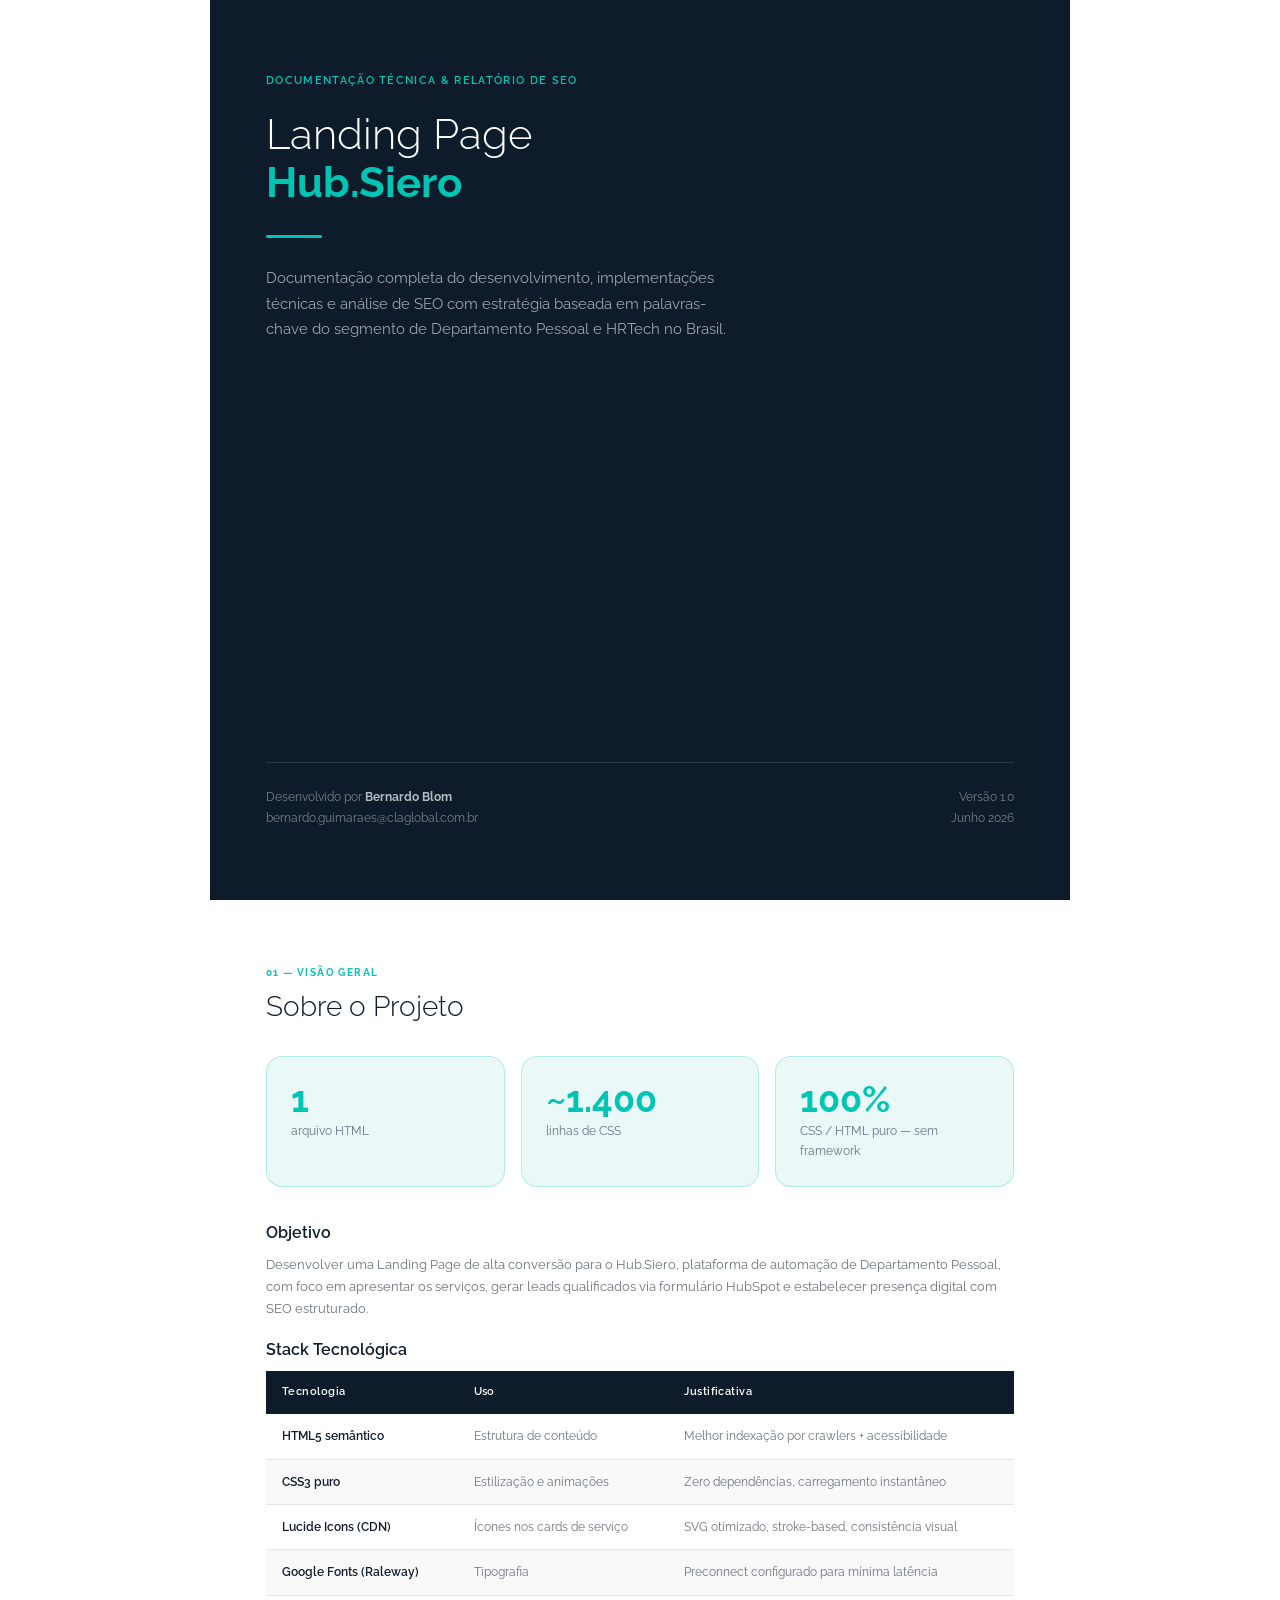
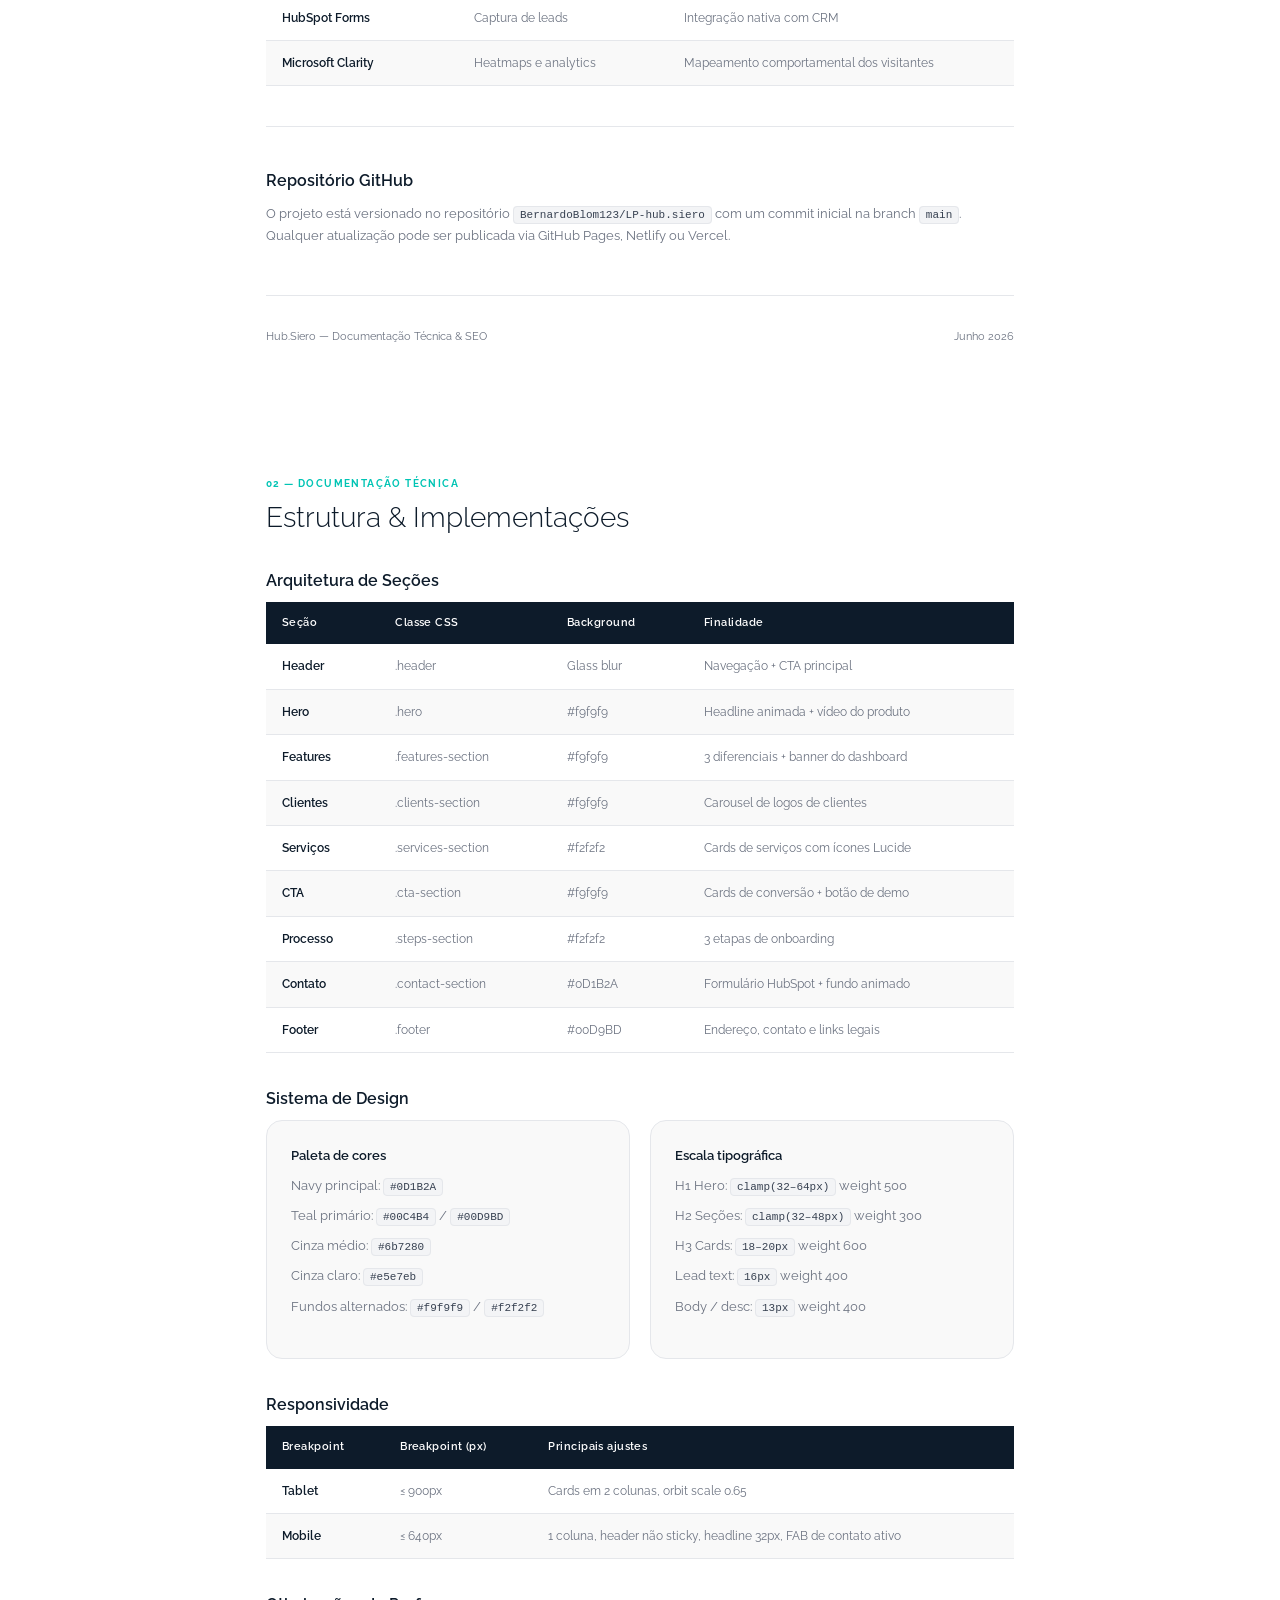
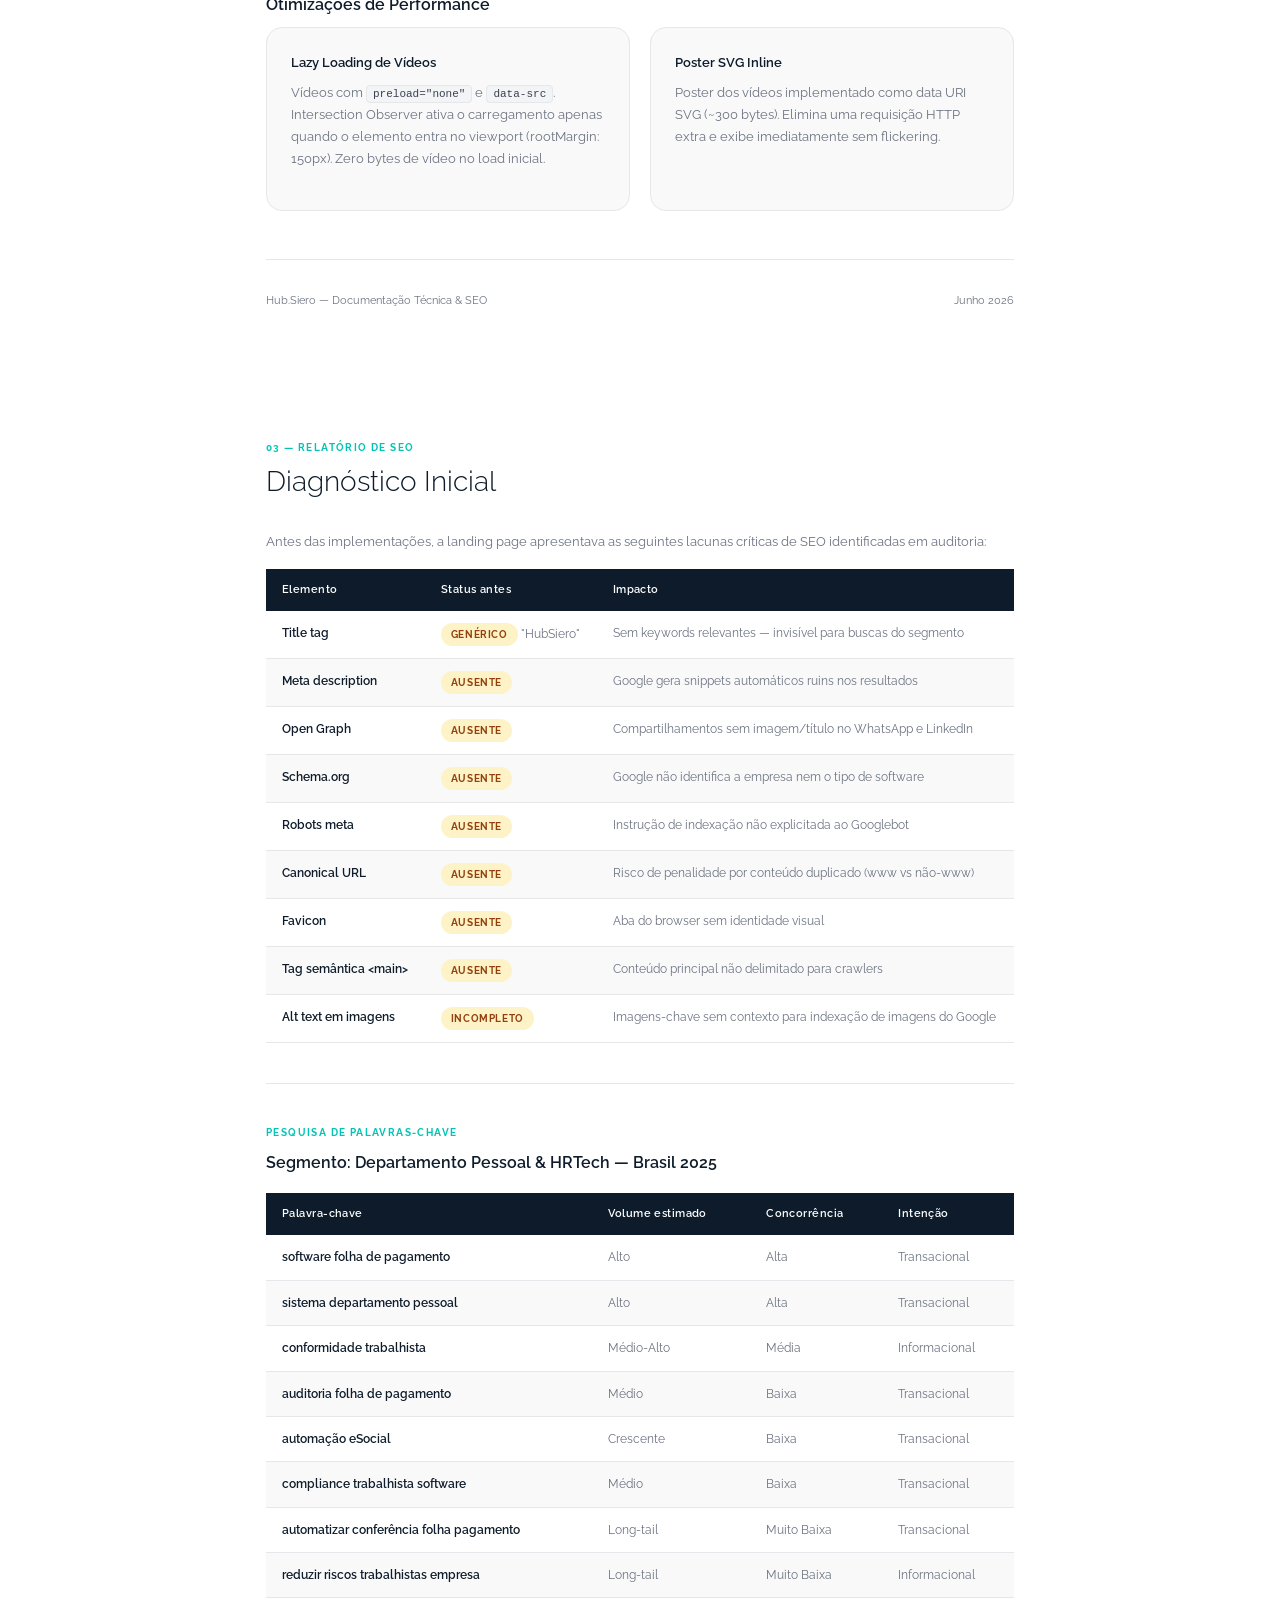
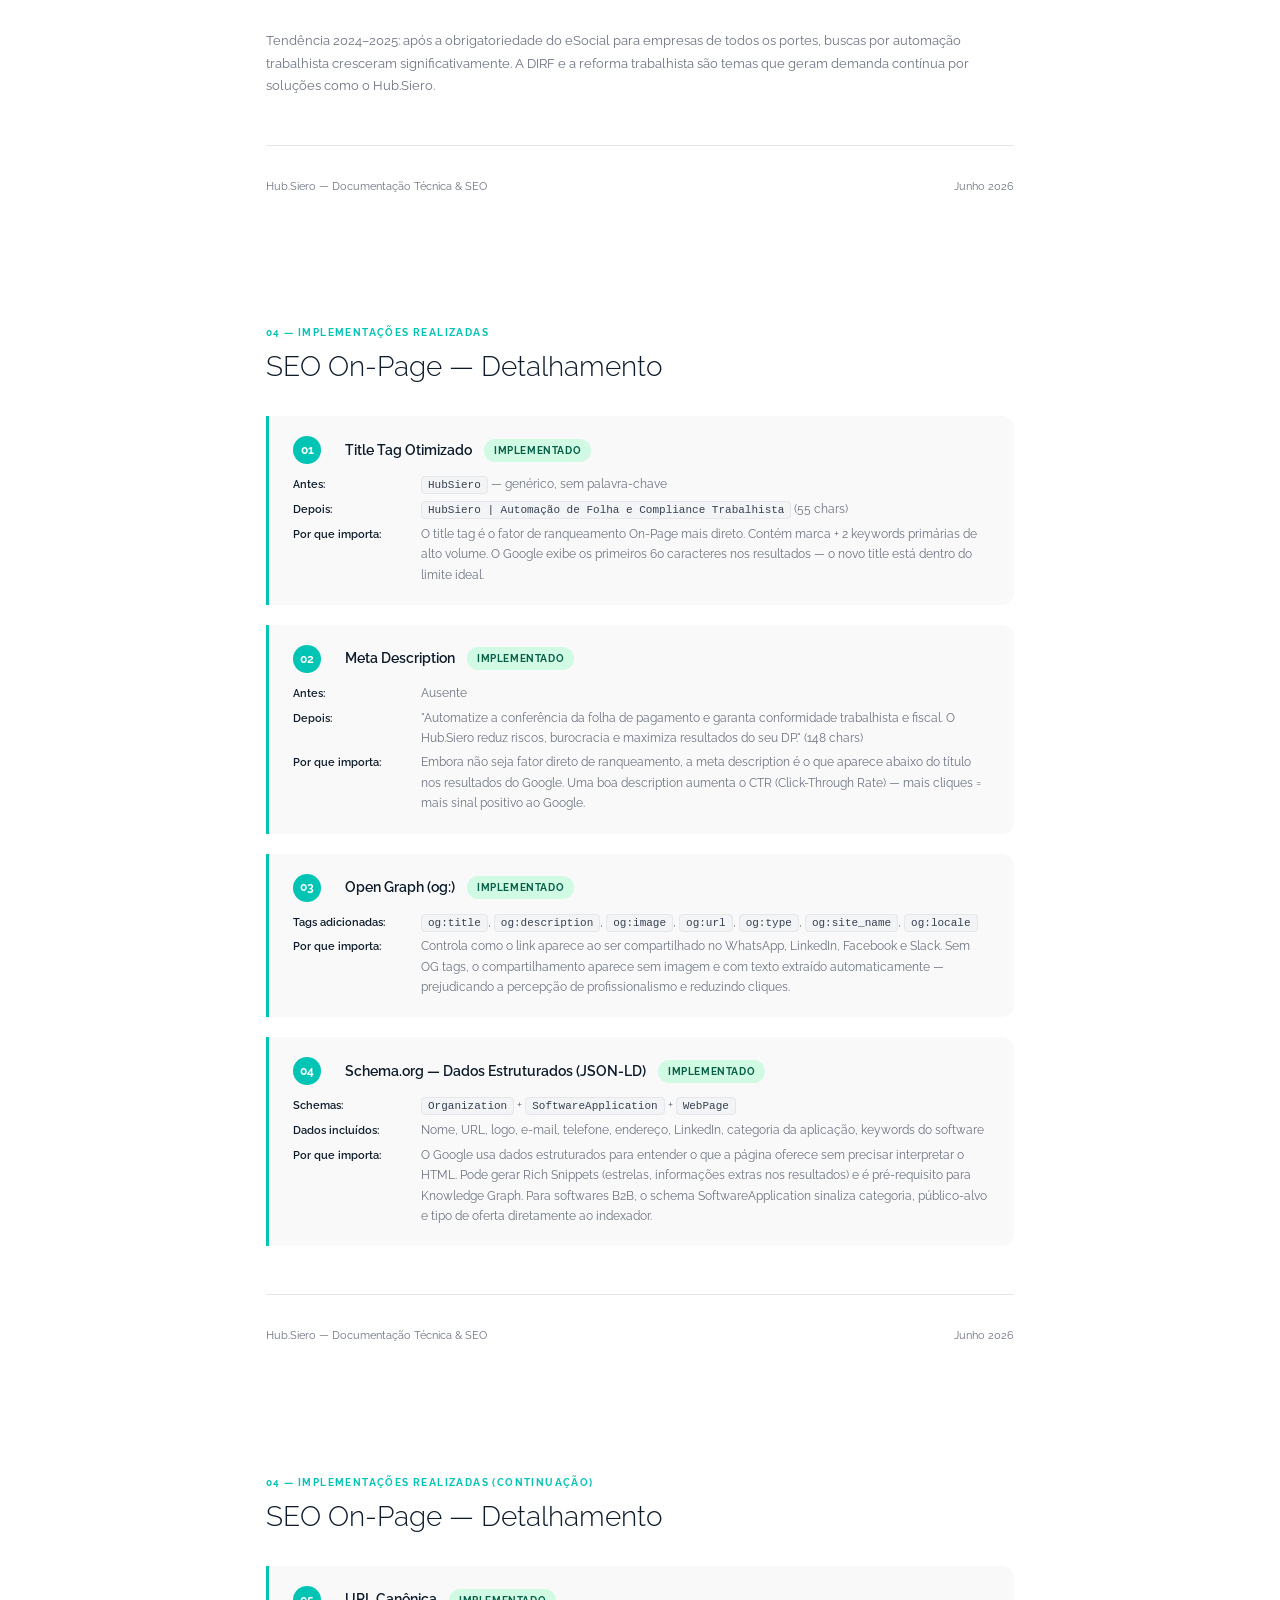
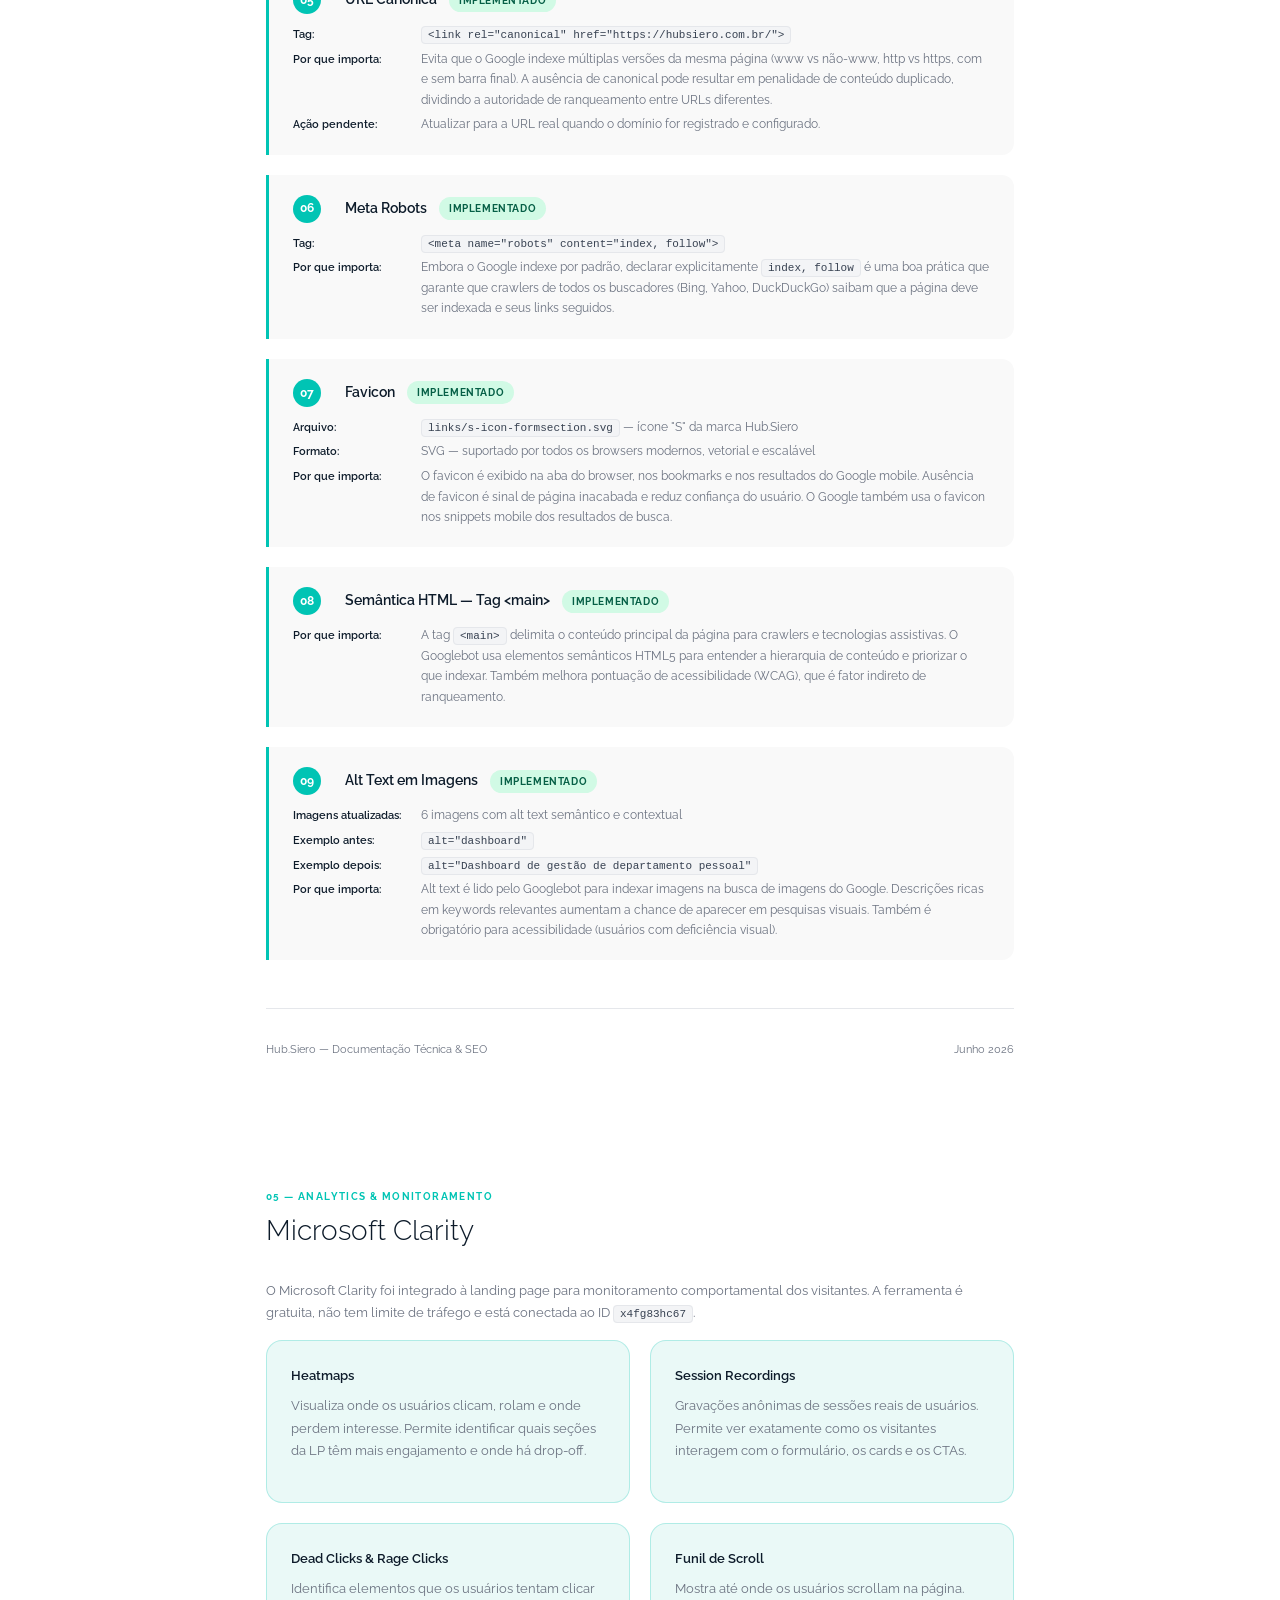
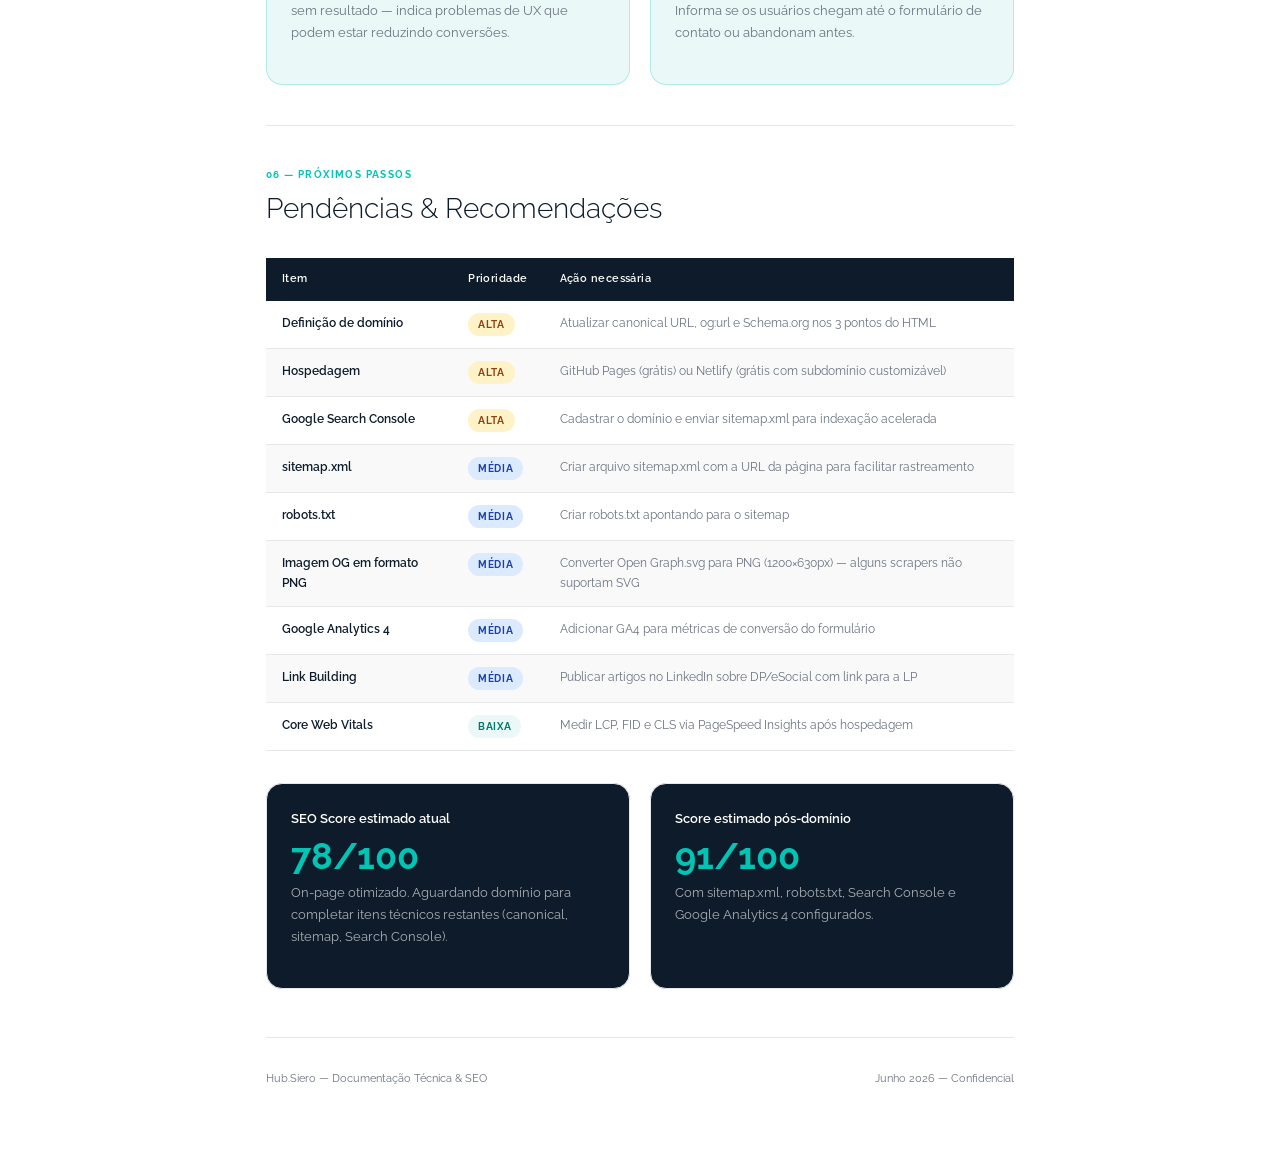
==== relatorio.html @ 730af9b0 "feat: mobile responsiveness, SEO, UI improvements & documentation UI / Layout - Replaced 3cards-bann" ====
<!DOCTYPE html>
<html lang="pt-BR">
<head>
  <meta charset="UTF-8" />
  <meta name="viewport" content="width=device-width, initial-scale=1.0" />
  <title>Relatório — Hub.Siero Landing Page</title>
  <link href="https://fonts.googleapis.com/css2?family=Raleway:wght@300;400;500;600;700&display=swap" rel="stylesheet" />
  <style>
    *, *::before, *::after { box-sizing: border-box; margin: 0; padding: 0; }

    :root {
      --navy:  #0D1B2A;
      --teal:  #00C4B4;
      --teal2: #00D9BD;
      --gray:  #6b7280;
      --light: #f9f9f9;
      --border:#e5e7eb;
    }

    body {
      font-family: 'Raleway', sans-serif;
      background: #ffffff;
      color: var(--navy);
      font-size: 13px;
      line-height: 1.7;
    }

    /* ── PRINT ── */
    @media print {
      body { font-size: 11px; }
      .page { page-break-after: always; }
      .no-break { page-break-inside: avoid; }
      @page { margin: 20mm 18mm; }
    }

    /* ── LAYOUT ── */
    .page {
      max-width: 860px;
      margin: 0 auto;
      padding: 64px 56px;
      min-height: 100vh;
    }

    /* ── COVER ── */
    .cover {
      background: var(--navy);
      color: #fff;
      display: flex;
      flex-direction: column;
      justify-content: space-between;
      min-height: 100vh;
      padding: 72px 56px;
    }

    .cover-top { display: flex; align-items: center; gap: 14px; }

    .cover-icon {
      width: 48px; height: 48px;
      background: var(--teal);
      border-radius: 50%;
      display: flex; align-items: center; justify-content: center;
    }

    .cover-icon svg { width: 26px; height: 26px; }

    .cover-brand {
      font-size: 22px;
      font-weight: 700;
      color: #fff;
    }

    .cover-mid { padding: 48px 0; }

    .cover-label {
      font-size: 11px;
      font-weight: 600;
      letter-spacing: 0.12em;
      text-transform: uppercase;
      color: var(--teal);
      margin-bottom: 20px;
    }

    .cover-title {
      font-size: 42px;
      font-weight: 300;
      line-height: 1.15;
      color: #fff;
      margin-bottom: 16px;
    }

    .cover-title strong { font-weight: 700; color: var(--teal); }

    .cover-sub {
      font-size: 15px;
      color: rgba(255,255,255,0.6);
      max-width: 480px;
      line-height: 1.7;
    }

    .cover-line {
      width: 56px; height: 3px;
      background: var(--teal);
      border-radius: 2px;
      margin: 28px 0;
    }

    .cover-bottom {
      display: flex;
      justify-content: space-between;
      align-items: flex-end;
      border-top: 1px solid rgba(255,255,255,0.12);
      padding-top: 24px;
      font-size: 12px;
      color: rgba(255,255,255,0.45);
    }

    .cover-date { text-align: right; }

    /* ── SECTIONS ── */
    .section-title {
      font-size: 10px;
      font-weight: 700;
      letter-spacing: 0.14em;
      text-transform: uppercase;
      color: var(--teal);
      margin-bottom: 8px;
    }

    h2 {
      font-size: 28px;
      font-weight: 300;
      color: var(--navy);
      line-height: 1.25;
      margin-bottom: 32px;
    }

    h3 {
      font-size: 16px;
      font-weight: 600;
      color: var(--navy);
      margin-bottom: 8px;
    }

    h4 {
      font-size: 13px;
      font-weight: 600;
      color: var(--navy);
      margin-bottom: 4px;
    }

    p { color: var(--gray); margin-bottom: 16px; }

    /* ── DIVIDER ── */
    .divider {
      border: none;
      border-top: 1px solid var(--border);
      margin: 40px 0;
    }

    /* ── CARDS GRID ── */
    .cards-2 {
      display: grid;
      grid-template-columns: 1fr 1fr;
      gap: 20px;
      margin-bottom: 32px;
    }

    .cards-3 {
      display: grid;
      grid-template-columns: 1fr 1fr 1fr;
      gap: 16px;
      margin-bottom: 32px;
    }

    .card {
      background: var(--light);
      border-radius: 16px;
      padding: 24px;
      border: 1px solid var(--border);
    }

    .card-teal {
      background: #EAF9F7;
      border-color: rgba(0,196,180,0.25);
    }

    .card-navy {
      background: var(--navy);
      color: #fff;
    }

    .card-navy h4 { color: #fff; }
    .card-navy p  { color: rgba(255,255,255,0.65); }

    .stat-num {
      font-size: 36px;
      font-weight: 700;
      color: var(--teal);
      line-height: 1;
      margin-bottom: 4px;
    }

    .stat-label {
      font-size: 12px;
      color: var(--gray);
    }

    /* ── TABLE ── */
    table {
      width: 100%;
      border-collapse: collapse;
      font-size: 12px;
      margin-bottom: 32px;
    }

    thead tr {
      background: var(--navy);
      color: #fff;
    }

    thead th {
      padding: 12px 16px;
      text-align: left;
      font-weight: 600;
      font-size: 11px;
      letter-spacing: 0.04em;
    }

    tbody tr { border-bottom: 1px solid var(--border); }
    tbody tr:nth-child(even) { background: var(--light); }

    tbody td {
      padding: 12px 16px;
      color: var(--gray);
      vertical-align: top;
    }

    tbody td:first-child { color: var(--navy); font-weight: 600; }

    /* ── BADGE ── */
    .badge {
      display: inline-block;
      padding: 3px 10px;
      border-radius: 999px;
      font-size: 10px;
      font-weight: 700;
      letter-spacing: 0.06em;
      text-transform: uppercase;
    }

    .badge-green  { background: #d1fae5; color: #065f46; }
    .badge-blue   { background: #dbeafe; color: #1e40af; }
    .badge-yellow { background: #fef3c7; color: #92400e; }
    .badge-teal   { background: #EAF9F7; color: #007a6e; }

    /* ── SEO ITEM ── */
    .seo-item {
      border-left: 3px solid var(--teal);
      padding: 20px 24px;
      background: var(--light);
      border-radius: 0 12px 12px 0;
      margin-bottom: 20px;
    }

    .seo-item-header {
      display: flex;
      align-items: center;
      justify-content: space-between;
      margin-bottom: 10px;
    }

    .seo-item-num {
      width: 28px; height: 28px;
      border-radius: 50%;
      background: var(--teal);
      color: #fff;
      font-size: 12px;
      font-weight: 700;
      display: flex; align-items: center; justify-content: center;
      flex-shrink: 0;
      margin-right: 12px;
    }

    .seo-item-title {
      font-size: 14px;
      font-weight: 600;
      color: var(--navy);
      display: flex;
      align-items: center;
      gap: 12px;
      flex: 1;
    }

    .seo-impact { display: flex; flex-direction: column; gap: 4px; margin-top: 10px; }

    .seo-impact-row {
      display: flex;
      gap: 8px;
      align-items: baseline;
    }

    .seo-impact-label {
      font-size: 11px;
      font-weight: 600;
      color: var(--navy);
      min-width: 120px;
    }

    .seo-impact-value {
      font-size: 12px;
      color: var(--gray);
    }

    code {
      font-family: 'Courier New', monospace;
      font-size: 11px;
      background: #f3f4f6;
      border: 1px solid var(--border);
      border-radius: 4px;
      padding: 2px 6px;
      color: #374151;
    }

    /* ── FOOTER BAR ── */
    .report-footer {
      display: flex;
      justify-content: space-between;
      align-items: center;
      padding-top: 32px;
      margin-top: 48px;
      border-top: 1px solid var(--border);
      font-size: 11px;
      color: var(--gray);
    }

    .teal { color: var(--teal); }
    .mb-8 { margin-bottom: 8px; }
    .mb-16 { margin-bottom: 16px; }
    .mb-32 { margin-bottom: 32px; }
    .mt-32 { margin-top: 32px; }
  </style>
</head>
<body>

<!-- ══════════════════════════════════════════════════════ -->
<!-- CAPA                                                   -->
<!-- ══════════════════════════════════════════════════════ -->
<div class="cover page">
  <div class="cover-mid" style="padding-top: 0;">
    <p class="cover-label">Documentação Técnica & Relatório de SEO</p>
    <h1 class="cover-title">Landing Page<br /><strong>Hub.Siero</strong></h1>
    <div class="cover-line"></div>
    <p class="cover-sub">Documentação completa do desenvolvimento, implementações técnicas e análise de SEO com estratégia baseada em palavras-chave do segmento de Departamento Pessoal e HRTech no Brasil.</p>
  </div>

  <div class="cover-bottom">
    <div>
      <div>Desenvolvido por <strong style="color:rgba(255,255,255,0.7)">Bernardo Blom</strong></div>
      <div>bernardo.guimaraes@claglobal.com.br</div>
    </div>
    <div class="cover-date">
      <div>Versão 1.0</div>
      <div>Junho 2026</div>
    </div>
  </div>
</div>

<!-- ══════════════════════════════════════════════════════ -->
<!-- VISÃO GERAL DO PROJETO                                 -->
<!-- ══════════════════════════════════════════════════════ -->
<div class="page">
  <p class="section-title">01 — Visão Geral</p>
  <h2>Sobre o Projeto</h2>

  <div class="cards-3 no-break">
    <div class="card card-teal">
      <div class="stat-num">1</div>
      <div class="stat-label">arquivo HTML</div>
    </div>
    <div class="card card-teal">
      <div class="stat-num">~1.400</div>
      <div class="stat-label">linhas de CSS</div>
    </div>
    <div class="card card-teal">
      <div class="stat-num">100%</div>
      <div class="stat-label">CSS / HTML puro — sem framework</div>
    </div>
  </div>

  <h3>Objetivo</h3>
  <p>Desenvolver uma Landing Page de alta conversão para o Hub.Siero, plataforma de automação de Departamento Pessoal, com foco em apresentar os serviços, gerar leads qualificados via formulário HubSpot e estabelecer presença digital com SEO estruturado.</p>

  <h3>Stack Tecnológica</h3>
  <table>
    <thead>
      <tr><th>Tecnologia</th><th>Uso</th><th>Justificativa</th></tr>
    </thead>
    <tbody>
      <tr><td>HTML5 semântico</td><td>Estrutura de conteúdo</td><td>Melhor indexação por crawlers + acessibilidade</td></tr>
      <tr><td>CSS3 puro</td><td>Estilização e animações</td><td>Zero dependências, carregamento instantâneo</td></tr>
      <tr><td>Lucide Icons (CDN)</td><td>Ícones nos cards de serviço</td><td>SVG otimizado, stroke-based, consistência visual</td></tr>
      <tr><td>Google Fonts (Raleway)</td><td>Tipografia</td><td>Preconnect configurado para mínima latência</td></tr>
      <tr><td>HubSpot Forms</td><td>Captura de leads</td><td>Integração nativa com CRM</td></tr>
      <tr><td>Microsoft Clarity</td><td>Heatmaps e analytics</td><td>Mapeamento comportamental dos visitantes</td></tr>
    </tbody>
  </table>

  <hr class="divider" />

  <h3>Repositório GitHub</h3>
  <p>O projeto está versionado no repositório <code>BernardoBlom123/LP-hub.siero</code> com um commit inicial na branch <code>main</code>. Qualquer atualização pode ser publicada via GitHub Pages, Netlify ou Vercel.</p>

  <div class="report-footer">
    <span>Hub.Siero — Documentação Técnica & SEO</span>
    <span>Junho 2026</span>
  </div>
</div>

<!-- ══════════════════════════════════════════════════════ -->
<!-- DOCUMENTAÇÃO TÉCNICA                                   -->
<!-- ══════════════════════════════════════════════════════ -->
<div class="page">
  <p class="section-title">02 — Documentação Técnica</p>
  <h2>Estrutura & Implementações</h2>

  <h3 class="mb-8">Arquitetura de Seções</h3>
  <table>
    <thead>
      <tr><th>Seção</th><th>Classe CSS</th><th>Background</th><th>Finalidade</th></tr>
    </thead>
    <tbody>
      <tr><td>Header</td><td>.header</td><td>Glass blur</td><td>Navegação + CTA principal</td></tr>
      <tr><td>Hero</td><td>.hero</td><td>#f9f9f9</td><td>Headline animada + vídeo do produto</td></tr>
      <tr><td>Features</td><td>.features-section</td><td>#f9f9f9</td><td>3 diferenciais + banner do dashboard</td></tr>
      <tr><td>Clientes</td><td>.clients-section</td><td>#f9f9f9</td><td>Carousel de logos de clientes</td></tr>
      <tr><td>Serviços</td><td>.services-section</td><td>#f2f2f2</td><td>Cards de serviços com ícones Lucide</td></tr>
      <tr><td>CTA</td><td>.cta-section</td><td>#f9f9f9</td><td>Cards de conversão + botão de demo</td></tr>
      <tr><td>Processo</td><td>.steps-section</td><td>#f2f2f2</td><td>3 etapas de onboarding</td></tr>
      <tr><td>Contato</td><td>.contact-section</td><td>#0D1B2A</td><td>Formulário HubSpot + fundo animado</td></tr>
      <tr><td>Footer</td><td>.footer</td><td>#00D9BD</td><td>Endereço, contato e links legais</td></tr>
    </tbody>
  </table>

  <h3 class="mb-8">Sistema de Design</h3>
  <div class="cards-2 no-break">
    <div class="card">
      <h4 class="mb-8">Paleta de cores</h4>
      <p class="mb-8">Navy principal: <code>#0D1B2A</code></p>
      <p class="mb-8">Teal primário: <code>#00C4B4</code> / <code>#00D9BD</code></p>
      <p class="mb-8">Cinza médio: <code>#6b7280</code></p>
      <p class="mb-8">Cinza claro: <code>#e5e7eb</code></p>
      <p>Fundos alternados: <code>#f9f9f9</code> / <code>#f2f2f2</code></p>
    </div>
    <div class="card">
      <h4 class="mb-8">Escala tipográfica</h4>
      <p class="mb-8">H1 Hero: <code>clamp(32–64px)</code> weight 500</p>
      <p class="mb-8">H2 Seções: <code>clamp(32–48px)</code> weight 300</p>
      <p class="mb-8">H3 Cards: <code>18–20px</code> weight 600</p>
      <p class="mb-8">Lead text: <code>16px</code> weight 400</p>
      <p>Body / desc: <code>13px</code> weight 400</p>
    </div>
  </div>

  <h3 class="mb-8">Responsividade</h3>
  <table>
    <thead>
      <tr><th>Breakpoint</th><th>Breakpoint (px)</th><th>Principais ajustes</th></tr>
    </thead>
    <tbody>
      <tr><td>Tablet</td><td>≤ 900px</td><td>Cards em 2 colunas, orbit scale 0.65</td></tr>
      <tr><td>Mobile</td><td>≤ 640px</td><td>1 coluna, header não sticky, headline 32px, FAB de contato ativo</td></tr>
    </tbody>
  </table>

  <h3 class="mb-8">Otimizações de Performance</h3>
  <div class="cards-2 no-break">
    <div class="card">
      <h4 class="mb-8">Lazy Loading de Vídeos</h4>
      <p>Vídeos com <code>preload="none"</code> e <code>data-src</code>. Intersection Observer ativa o carregamento apenas quando o elemento entra no viewport (rootMargin: 150px). Zero bytes de vídeo no load inicial.</p>
    </div>
    <div class="card">
      <h4 class="mb-8">Poster SVG Inline</h4>
      <p>Poster dos vídeos implementado como data URI SVG (~300 bytes). Elimina uma requisição HTTP extra e exibe imediatamente sem flickering.</p>
    </div>
  </div>

  <div class="report-footer">
    <span>Hub.Siero — Documentação Técnica & SEO</span>
    <span>Junho 2026</span>
  </div>
</div>

<!-- ══════════════════════════════════════════════════════ -->
<!-- DIAGNÓSTICO SEO                                        -->
<!-- ══════════════════════════════════════════════════════ -->
<div class="page">
  <p class="section-title">03 — Relatório de SEO</p>
  <h2>Diagnóstico Inicial</h2>

  <p>Antes das implementações, a landing page apresentava as seguintes lacunas críticas de SEO identificadas em auditoria:</p>

  <table class="mb-32">
    <thead>
      <tr><th>Elemento</th><th>Status antes</th><th>Impacto</th></tr>
    </thead>
    <tbody>
      <tr>
        <td>Title tag</td>
        <td><span class="badge badge-yellow">Genérico</span> "HubSiero"</td>
        <td>Sem keywords relevantes — invisível para buscas do segmento</td>
      </tr>
      <tr>
        <td>Meta description</td>
        <td><span class="badge badge-yellow">Ausente</span></td>
        <td>Google gera snippets automáticos ruins nos resultados</td>
      </tr>
      <tr>
        <td>Open Graph</td>
        <td><span class="badge badge-yellow">Ausente</span></td>
        <td>Compartilhamentos sem imagem/título no WhatsApp e LinkedIn</td>
      </tr>
      <tr>
        <td>Schema.org</td>
        <td><span class="badge badge-yellow">Ausente</span></td>
        <td>Google não identifica a empresa nem o tipo de software</td>
      </tr>
      <tr>
        <td>Robots meta</td>
        <td><span class="badge badge-yellow">Ausente</span></td>
        <td>Instrução de indexação não explicitada ao Googlebot</td>
      </tr>
      <tr>
        <td>Canonical URL</td>
        <td><span class="badge badge-yellow">Ausente</span></td>
        <td>Risco de penalidade por conteúdo duplicado (www vs não-www)</td>
      </tr>
      <tr>
        <td>Favicon</td>
        <td><span class="badge badge-yellow">Ausente</span></td>
        <td>Aba do browser sem identidade visual</td>
      </tr>
      <tr>
        <td>Tag semântica &lt;main&gt;</td>
        <td><span class="badge badge-yellow">Ausente</span></td>
        <td>Conteúdo principal não delimitado para crawlers</td>
      </tr>
      <tr>
        <td>Alt text em imagens</td>
        <td><span class="badge badge-yellow">Incompleto</span></td>
        <td>Imagens-chave sem contexto para indexação de imagens do Google</td>
      </tr>
    </tbody>
  </table>

  <hr class="divider" />

  <p class="section-title">Pesquisa de Palavras-chave</p>
  <h3 class="mb-16">Segmento: Departamento Pessoal & HRTech — Brasil 2025</h3>

  <table>
    <thead>
      <tr><th>Palavra-chave</th><th>Volume estimado</th><th>Concorrência</th><th>Intenção</th></tr>
    </thead>
    <tbody>
      <tr><td>software folha de pagamento</td><td>Alto</td><td>Alta</td><td>Transacional</td></tr>
      <tr><td>sistema departamento pessoal</td><td>Alto</td><td>Alta</td><td>Transacional</td></tr>
      <tr><td>conformidade trabalhista</td><td>Médio-Alto</td><td>Média</td><td>Informacional</td></tr>
      <tr><td>auditoria folha de pagamento</td><td>Médio</td><td>Baixa</td><td>Transacional</td></tr>
      <tr><td>automação eSocial</td><td>Crescente</td><td>Baixa</td><td>Transacional</td></tr>
      <tr><td>compliance trabalhista software</td><td>Médio</td><td>Baixa</td><td>Transacional</td></tr>
      <tr><td>automatizar conferência folha pagamento</td><td>Long-tail</td><td>Muito Baixa</td><td>Transacional</td></tr>
      <tr><td>reduzir riscos trabalhistas empresa</td><td>Long-tail</td><td>Muito Baixa</td><td>Informacional</td></tr>
    </tbody>
  </table>

  <p>Tendência 2024–2025: após a obrigatoriedade do eSocial para empresas de todos os portes, buscas por automação trabalhista cresceram significativamente. A DIRF e a reforma trabalhista são temas que geram demanda contínua por soluções como o Hub.Siero.</p>

  <div class="report-footer">
    <span>Hub.Siero — Documentação Técnica & SEO</span>
    <span>Junho 2026</span>
  </div>
</div>

<!-- ══════════════════════════════════════════════════════ -->
<!-- IMPLEMENTAÇÕES SEO                                     -->
<!-- ══════════════════════════════════════════════════════ -->
<div class="page">
  <p class="section-title">04 — Implementações Realizadas</p>
  <h2>SEO On-Page — Detalhamento</h2>

  <!-- 1 -->
  <div class="seo-item no-break">
    <div class="seo-item-header">
      <div class="seo-item-title">
        <div class="seo-item-num">01</div>
        Title Tag Otimizado
        <span class="badge badge-green">Implementado</span>
      </div>
    </div>
    <div class="seo-impact">
      <div class="seo-impact-row">
        <span class="seo-impact-label">Antes:</span>
        <span class="seo-impact-value"><code>HubSiero</code> — genérico, sem palavra-chave</span>
      </div>
      <div class="seo-impact-row">
        <span class="seo-impact-label">Depois:</span>
        <span class="seo-impact-value"><code>HubSiero | Automação de Folha e Compliance Trabalhista</code> (55 chars)</span>
      </div>
      <div class="seo-impact-row">
        <span class="seo-impact-label">Por que importa:</span>
        <span class="seo-impact-value">O title tag é o fator de ranqueamento On-Page mais direto. Contém marca + 2 keywords primárias de alto volume. O Google exibe os primeiros 60 caracteres nos resultados — o novo title está dentro do limite ideal.</span>
      </div>
    </div>
  </div>

  <!-- 2 -->
  <div class="seo-item no-break">
    <div class="seo-item-header">
      <div class="seo-item-title">
        <div class="seo-item-num">02</div>
        Meta Description
        <span class="badge badge-green">Implementado</span>
      </div>
    </div>
    <div class="seo-impact">
      <div class="seo-impact-row">
        <span class="seo-impact-label">Antes:</span>
        <span class="seo-impact-value">Ausente</span>
      </div>
      <div class="seo-impact-row">
        <span class="seo-impact-label">Depois:</span>
        <span class="seo-impact-value">"Automatize a conferência da folha de pagamento e garanta conformidade trabalhista e fiscal. O Hub.Siero reduz riscos, burocracia e maximiza resultados do seu DP." (148 chars)</span>
      </div>
      <div class="seo-impact-row">
        <span class="seo-impact-label">Por que importa:</span>
        <span class="seo-impact-value">Embora não seja fator direto de ranqueamento, a meta description é o que aparece abaixo do título nos resultados do Google. Uma boa description aumenta o CTR (Click-Through Rate) — mais cliques = mais sinal positivo ao Google.</span>
      </div>
    </div>
  </div>

  <!-- 3 -->
  <div class="seo-item no-break">
    <div class="seo-item-header">
      <div class="seo-item-title">
        <div class="seo-item-num">03</div>
        Open Graph (og:)
        <span class="badge badge-green">Implementado</span>
      </div>
    </div>
    <div class="seo-impact">
      <div class="seo-impact-row">
        <span class="seo-impact-label">Tags adicionadas:</span>
        <span class="seo-impact-value"><code>og:title</code>, <code>og:description</code>, <code>og:image</code>, <code>og:url</code>, <code>og:type</code>, <code>og:site_name</code>, <code>og:locale</code></span>
      </div>
      <div class="seo-impact-row">
        <span class="seo-impact-label">Por que importa:</span>
        <span class="seo-impact-value">Controla como o link aparece ao ser compartilhado no WhatsApp, LinkedIn, Facebook e Slack. Sem OG tags, o compartilhamento aparece sem imagem e com texto extraído automaticamente — prejudicando a percepção de profissionalismo e reduzindo cliques.</span>
      </div>
    </div>
  </div>

  <!-- 4 -->
  <div class="seo-item no-break">
    <div class="seo-item-header">
      <div class="seo-item-title">
        <div class="seo-item-num">04</div>
        Schema.org — Dados Estruturados (JSON-LD)
        <span class="badge badge-green">Implementado</span>
      </div>
    </div>
    <div class="seo-impact">
      <div class="seo-impact-row">
        <span class="seo-impact-label">Schemas:</span>
        <span class="seo-impact-value"><code>Organization</code> + <code>SoftwareApplication</code> + <code>WebPage</code></span>
      </div>
      <div class="seo-impact-row">
        <span class="seo-impact-label">Dados incluídos:</span>
        <span class="seo-impact-value">Nome, URL, logo, e-mail, telefone, endereço, LinkedIn, categoria da aplicação, keywords do software</span>
      </div>
      <div class="seo-impact-row">
        <span class="seo-impact-label">Por que importa:</span>
        <span class="seo-impact-value">O Google usa dados estruturados para entender o que a página oferece sem precisar interpretar o HTML. Pode gerar Rich Snippets (estrelas, informações extras nos resultados) e é pré-requisito para Knowledge Graph. Para softwares B2B, o schema SoftwareApplication sinaliza categoria, público-alvo e tipo de oferta diretamente ao indexador.</span>
      </div>
    </div>
  </div>

  <div class="report-footer">
    <span>Hub.Siero — Documentação Técnica & SEO</span>
    <span>Junho 2026</span>
  </div>
</div>

<!-- ══════════════════════════════════════════════════════ -->
<!-- IMPLEMENTAÇÕES SEO (continuação)                       -->
<!-- ══════════════════════════════════════════════════════ -->
<div class="page">
  <p class="section-title">04 — Implementações Realizadas (continuação)</p>
  <h2>SEO On-Page — Detalhamento</h2>

  <!-- 5 -->
  <div class="seo-item no-break">
    <div class="seo-item-header">
      <div class="seo-item-title">
        <div class="seo-item-num">05</div>
        URL Canônica
        <span class="badge badge-green">Implementado</span>
      </div>
    </div>
    <div class="seo-impact">
      <div class="seo-impact-row">
        <span class="seo-impact-label">Tag:</span>
        <span class="seo-impact-value"><code>&lt;link rel="canonical" href="https://hubsiero.com.br/"&gt;</code></span>
      </div>
      <div class="seo-impact-row">
        <span class="seo-impact-label">Por que importa:</span>
        <span class="seo-impact-value">Evita que o Google indexe múltiplas versões da mesma página (www vs não-www, http vs https, com e sem barra final). A ausência de canonical pode resultar em penalidade de conteúdo duplicado, dividindo a autoridade de ranqueamento entre URLs diferentes.</span>
      </div>
      <div class="seo-impact-row">
        <span class="seo-impact-label">Ação pendente:</span>
        <span class="seo-impact-value">Atualizar para a URL real quando o domínio for registrado e configurado.</span>
      </div>
    </div>
  </div>

  <!-- 6 -->
  <div class="seo-item no-break">
    <div class="seo-item-header">
      <div class="seo-item-title">
        <div class="seo-item-num">06</div>
        Meta Robots
        <span class="badge badge-green">Implementado</span>
      </div>
    </div>
    <div class="seo-impact">
      <div class="seo-impact-row">
        <span class="seo-impact-label">Tag:</span>
        <span class="seo-impact-value"><code>&lt;meta name="robots" content="index, follow"&gt;</code></span>
      </div>
      <div class="seo-impact-row">
        <span class="seo-impact-label">Por que importa:</span>
        <span class="seo-impact-value">Embora o Google indexe por padrão, declarar explicitamente <code>index, follow</code> é uma boa prática que garante que crawlers de todos os buscadores (Bing, Yahoo, DuckDuckGo) saibam que a página deve ser indexada e seus links seguidos.</span>
      </div>
    </div>
  </div>

  <!-- 7 -->
  <div class="seo-item no-break">
    <div class="seo-item-header">
      <div class="seo-item-title">
        <div class="seo-item-num">07</div>
        Favicon
        <span class="badge badge-green">Implementado</span>
      </div>
    </div>
    <div class="seo-impact">
      <div class="seo-impact-row">
        <span class="seo-impact-label">Arquivo:</span>
        <span class="seo-impact-value"><code>links/s-icon-formsection.svg</code> — ícone "S" da marca Hub.Siero</span>
      </div>
      <div class="seo-impact-row">
        <span class="seo-impact-label">Formato:</span>
        <span class="seo-impact-value">SVG — suportado por todos os browsers modernos, vetorial e escalável</span>
      </div>
      <div class="seo-impact-row">
        <span class="seo-impact-label">Por que importa:</span>
        <span class="seo-impact-value">O favicon é exibido na aba do browser, nos bookmarks e nos resultados do Google mobile. Ausência de favicon é sinal de página inacabada e reduz confiança do usuário. O Google também usa o favicon nos snippets mobile dos resultados de busca.</span>
      </div>
    </div>
  </div>

  <!-- 8 -->
  <div class="seo-item no-break">
    <div class="seo-item-header">
      <div class="seo-item-title">
        <div class="seo-item-num">08</div>
        Semântica HTML — Tag &lt;main&gt;
        <span class="badge badge-green">Implementado</span>
      </div>
    </div>
    <div class="seo-impact">
      <div class="seo-impact-row">
        <span class="seo-impact-label">Por que importa:</span>
        <span class="seo-impact-value">A tag <code>&lt;main&gt;</code> delimita o conteúdo principal da página para crawlers e tecnologias assistivas. O Googlebot usa elementos semânticos HTML5 para entender a hierarquia de conteúdo e priorizar o que indexar. Também melhora pontuação de acessibilidade (WCAG), que é fator indireto de ranqueamento.</span>
      </div>
    </div>
  </div>

  <!-- 9 -->
  <div class="seo-item no-break">
    <div class="seo-item-header">
      <div class="seo-item-title">
        <div class="seo-item-num">09</div>
        Alt Text em Imagens
        <span class="badge badge-green">Implementado</span>
      </div>
    </div>
    <div class="seo-impact">
      <div class="seo-impact-row">
        <span class="seo-impact-label">Imagens atualizadas:</span>
        <span class="seo-impact-value">6 imagens com alt text semântico e contextual</span>
      </div>
      <div class="seo-impact-row">
        <span class="seo-impact-label">Exemplo antes:</span>
        <span class="seo-impact-value"><code>alt="dashboard"</code></span>
      </div>
      <div class="seo-impact-row">
        <span class="seo-impact-label">Exemplo depois:</span>
        <span class="seo-impact-value"><code>alt="Dashboard de gestão de departamento pessoal"</code></span>
      </div>
      <div class="seo-impact-row">
        <span class="seo-impact-label">Por que importa:</span>
        <span class="seo-impact-value">Alt text é lido pelo Googlebot para indexar imagens na busca de imagens do Google. Descrições ricas em keywords relevantes aumentam a chance de aparecer em pesquisas visuais. Também é obrigatório para acessibilidade (usuários com deficiência visual).</span>
      </div>
    </div>
  </div>

  <div class="report-footer">
    <span>Hub.Siero — Documentação Técnica & SEO</span>
    <span>Junho 2026</span>
  </div>
</div>

<!-- ══════════════════════════════════════════════════════ -->
<!-- ANALYTICS & PRÓXIMOS PASSOS                            -->
<!-- ══════════════════════════════════════════════════════ -->
<div class="page">
  <p class="section-title">05 — Analytics & Monitoramento</p>
  <h2>Microsoft Clarity</h2>

  <p>O Microsoft Clarity foi integrado à landing page para monitoramento comportamental dos visitantes. A ferramenta é gratuita, não tem limite de tráfego e está conectada ao ID <code>x4fg83hc67</code>.</p>

  <div class="cards-2 no-break">
    <div class="card card-teal">
      <h4 class="mb-8">Heatmaps</h4>
      <p>Visualiza onde os usuários clicam, rolam e onde perdem interesse. Permite identificar quais seções da LP têm mais engajamento e onde há drop-off.</p>
    </div>
    <div class="card card-teal">
      <h4 class="mb-8">Session Recordings</h4>
      <p>Gravações anônimas de sessões reais de usuários. Permite ver exatamente como os visitantes interagem com o formulário, os cards e os CTAs.</p>
    </div>
    <div class="card card-teal">
      <h4 class="mb-8">Dead Clicks & Rage Clicks</h4>
      <p>Identifica elementos que os usuários tentam clicar sem resultado — indica problemas de UX que podem estar reduzindo conversões.</p>
    </div>
    <div class="card card-teal">
      <h4 class="mb-8">Funil de Scroll</h4>
      <p>Mostra até onde os usuários scrollam na página. Informa se os usuários chegam até o formulário de contato ou abandonam antes.</p>
    </div>
  </div>

  <hr class="divider" />

  <p class="section-title">06 — Próximos Passos</p>
  <h2>Pendências & Recomendações</h2>

  <table>
    <thead>
      <tr><th>Item</th><th>Prioridade</th><th>Ação necessária</th></tr>
    </thead>
    <tbody>
      <tr>
        <td>Definição de domínio</td>
        <td><span class="badge badge-yellow">Alta</span></td>
        <td>Atualizar canonical URL, og:url e Schema.org nos 3 pontos do HTML</td>
      </tr>
      <tr>
        <td>Hospedagem</td>
        <td><span class="badge badge-yellow">Alta</span></td>
        <td>GitHub Pages (grátis) ou Netlify (grátis com subdomínio customizável)</td>
      </tr>
      <tr>
        <td>Google Search Console</td>
        <td><span class="badge badge-yellow">Alta</span></td>
        <td>Cadastrar o domínio e enviar sitemap.xml para indexação acelerada</td>
      </tr>
      <tr>
        <td>sitemap.xml</td>
        <td><span class="badge badge-blue">Média</span></td>
        <td>Criar arquivo sitemap.xml com a URL da página para facilitar rastreamento</td>
      </tr>
      <tr>
        <td>robots.txt</td>
        <td><span class="badge badge-blue">Média</span></td>
        <td>Criar robots.txt apontando para o sitemap</td>
      </tr>
      <tr>
        <td>Imagem OG em formato PNG</td>
        <td><span class="badge badge-blue">Média</span></td>
        <td>Converter Open Graph.svg para PNG (1200×630px) — alguns scrapers não suportam SVG</td>
      </tr>
      <tr>
        <td>Google Analytics 4</td>
        <td><span class="badge badge-blue">Média</span></td>
        <td>Adicionar GA4 para métricas de conversão do formulário</td>
      </tr>
      <tr>
        <td>Link Building</td>
        <td><span class="badge badge-blue">Média</span></td>
        <td>Publicar artigos no LinkedIn sobre DP/eSocial com link para a LP</td>
      </tr>
      <tr>
        <td>Core Web Vitals</td>
        <td><span class="badge badge-teal">Baixa</span></td>
        <td>Medir LCP, FID e CLS via PageSpeed Insights após hospedagem</td>
      </tr>
    </tbody>
  </table>

  <div class="cards-2 no-break mt-32">
    <div class="card card-navy">
      <h4 class="mb-8">SEO Score estimado atual</h4>
      <div class="stat-num" style="color:var(--teal)">78/100</div>
      <p style="margin-top:8px">On-page otimizado. Aguardando domínio para completar itens técnicos restantes (canonical, sitemap, Search Console).</p>
    </div>
    <div class="card card-navy">
      <h4 class="mb-8">Score estimado pós-domínio</h4>
      <div class="stat-num" style="color:var(--teal)">91/100</div>
      <p style="margin-top:8px">Com sitemap.xml, robots.txt, Search Console e Google Analytics 4 configurados.</p>
    </div>
  </div>

  <div class="report-footer">
    <span>Hub.Siero — Documentação Técnica & SEO</span>
    <span>Junho 2026 — Confidencial</span>
  </div>
</div>


</body>
</html>
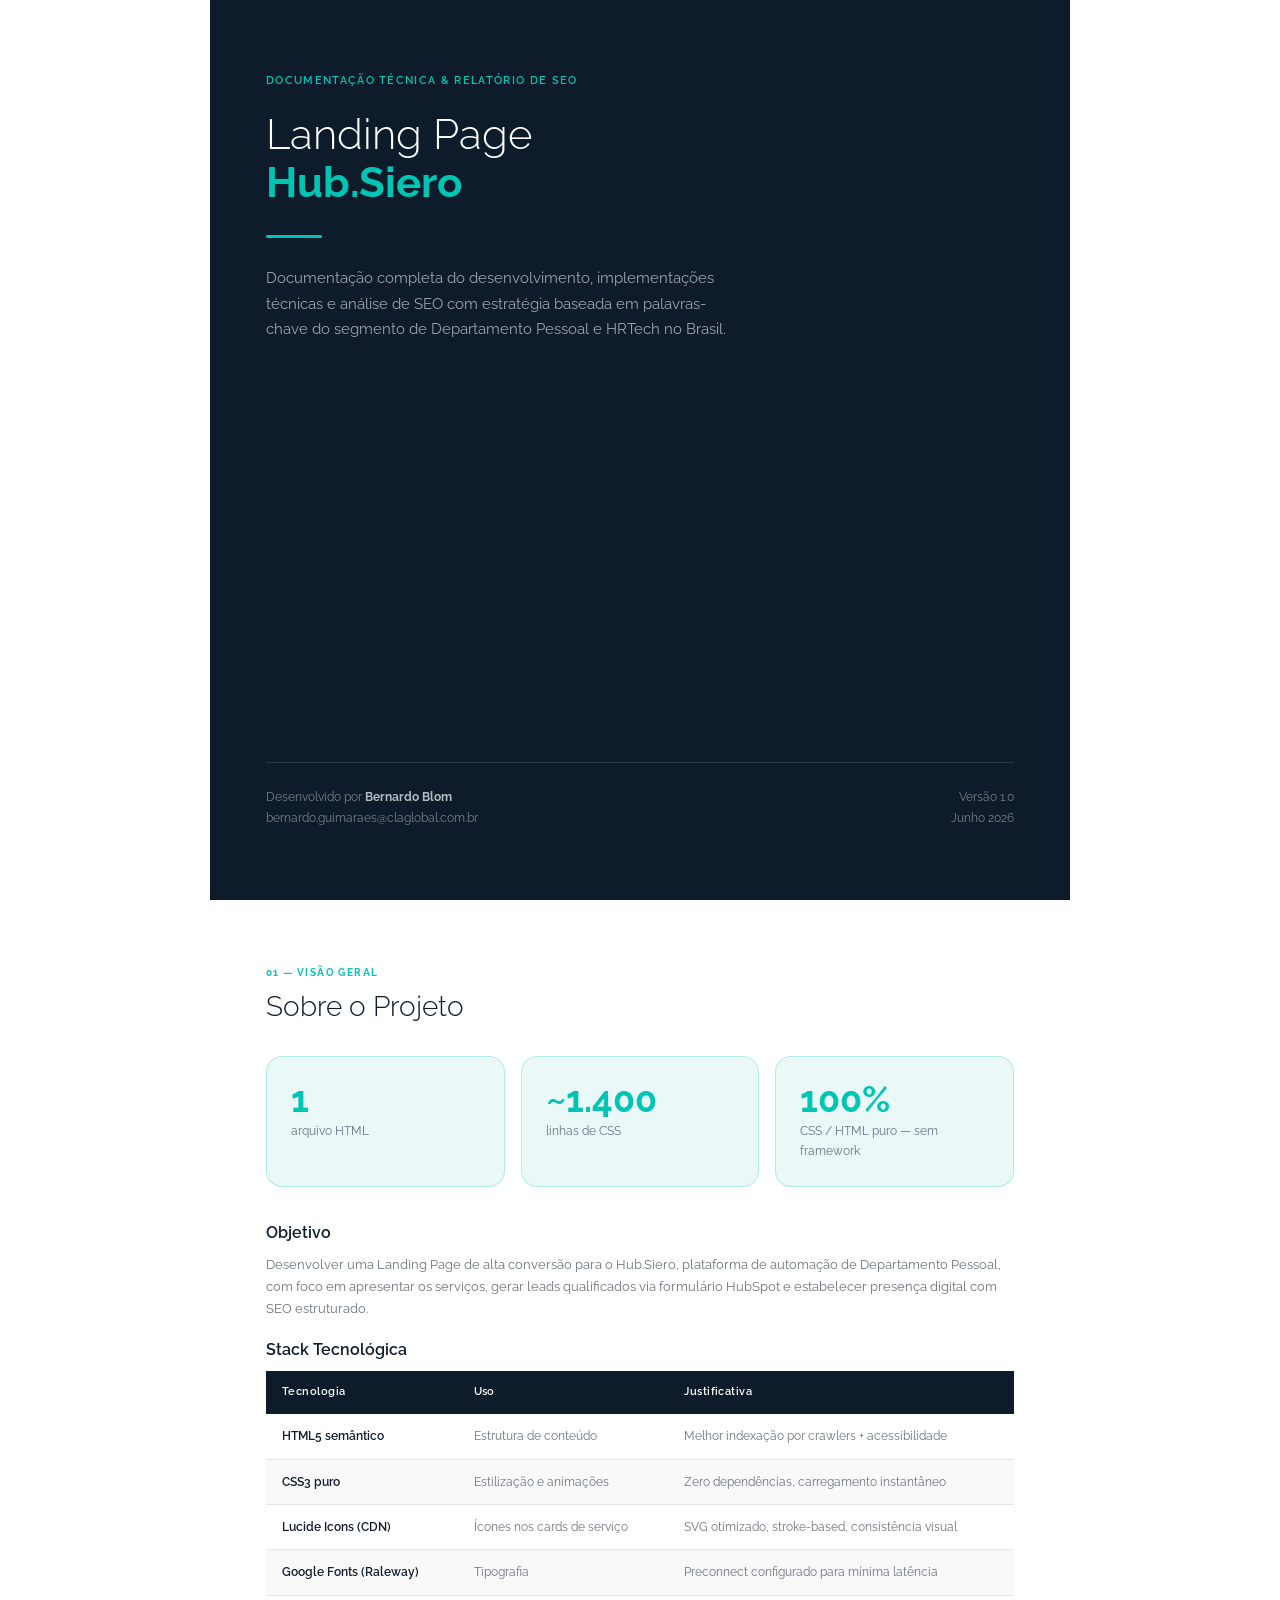
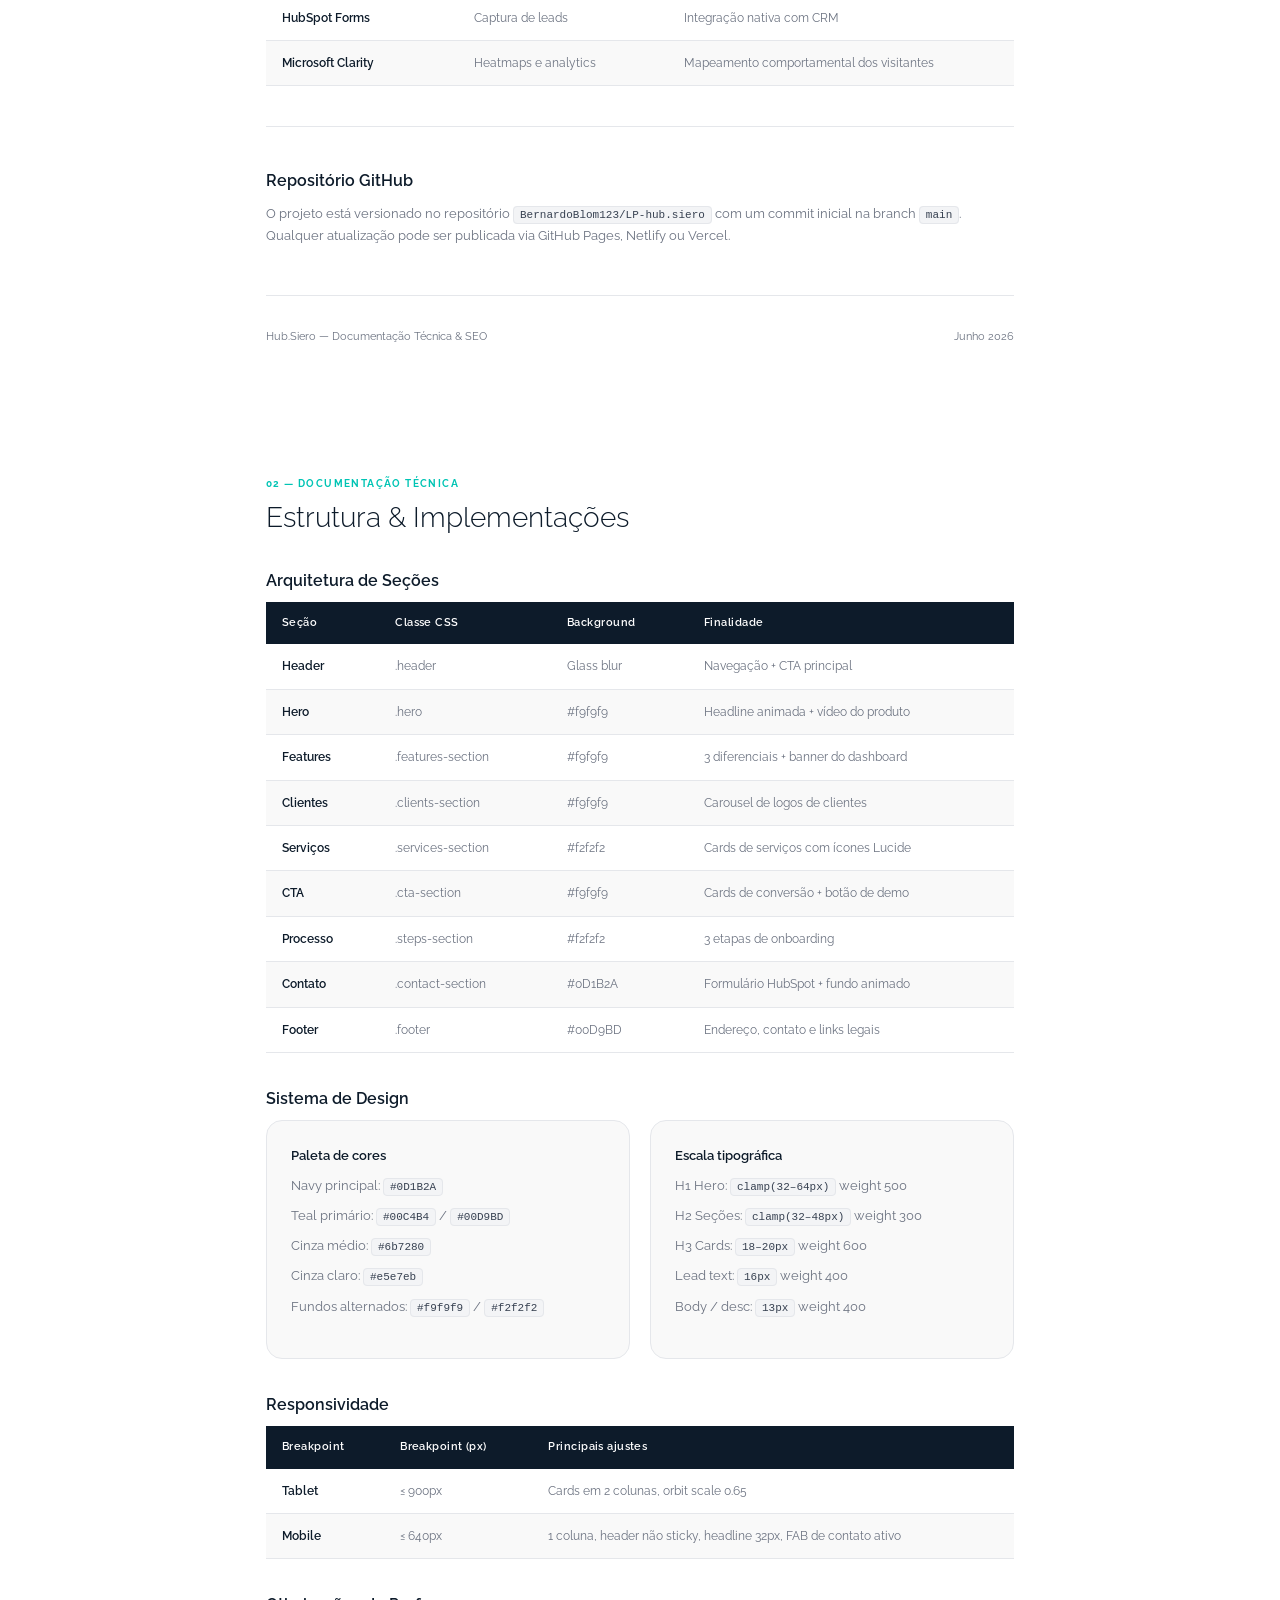
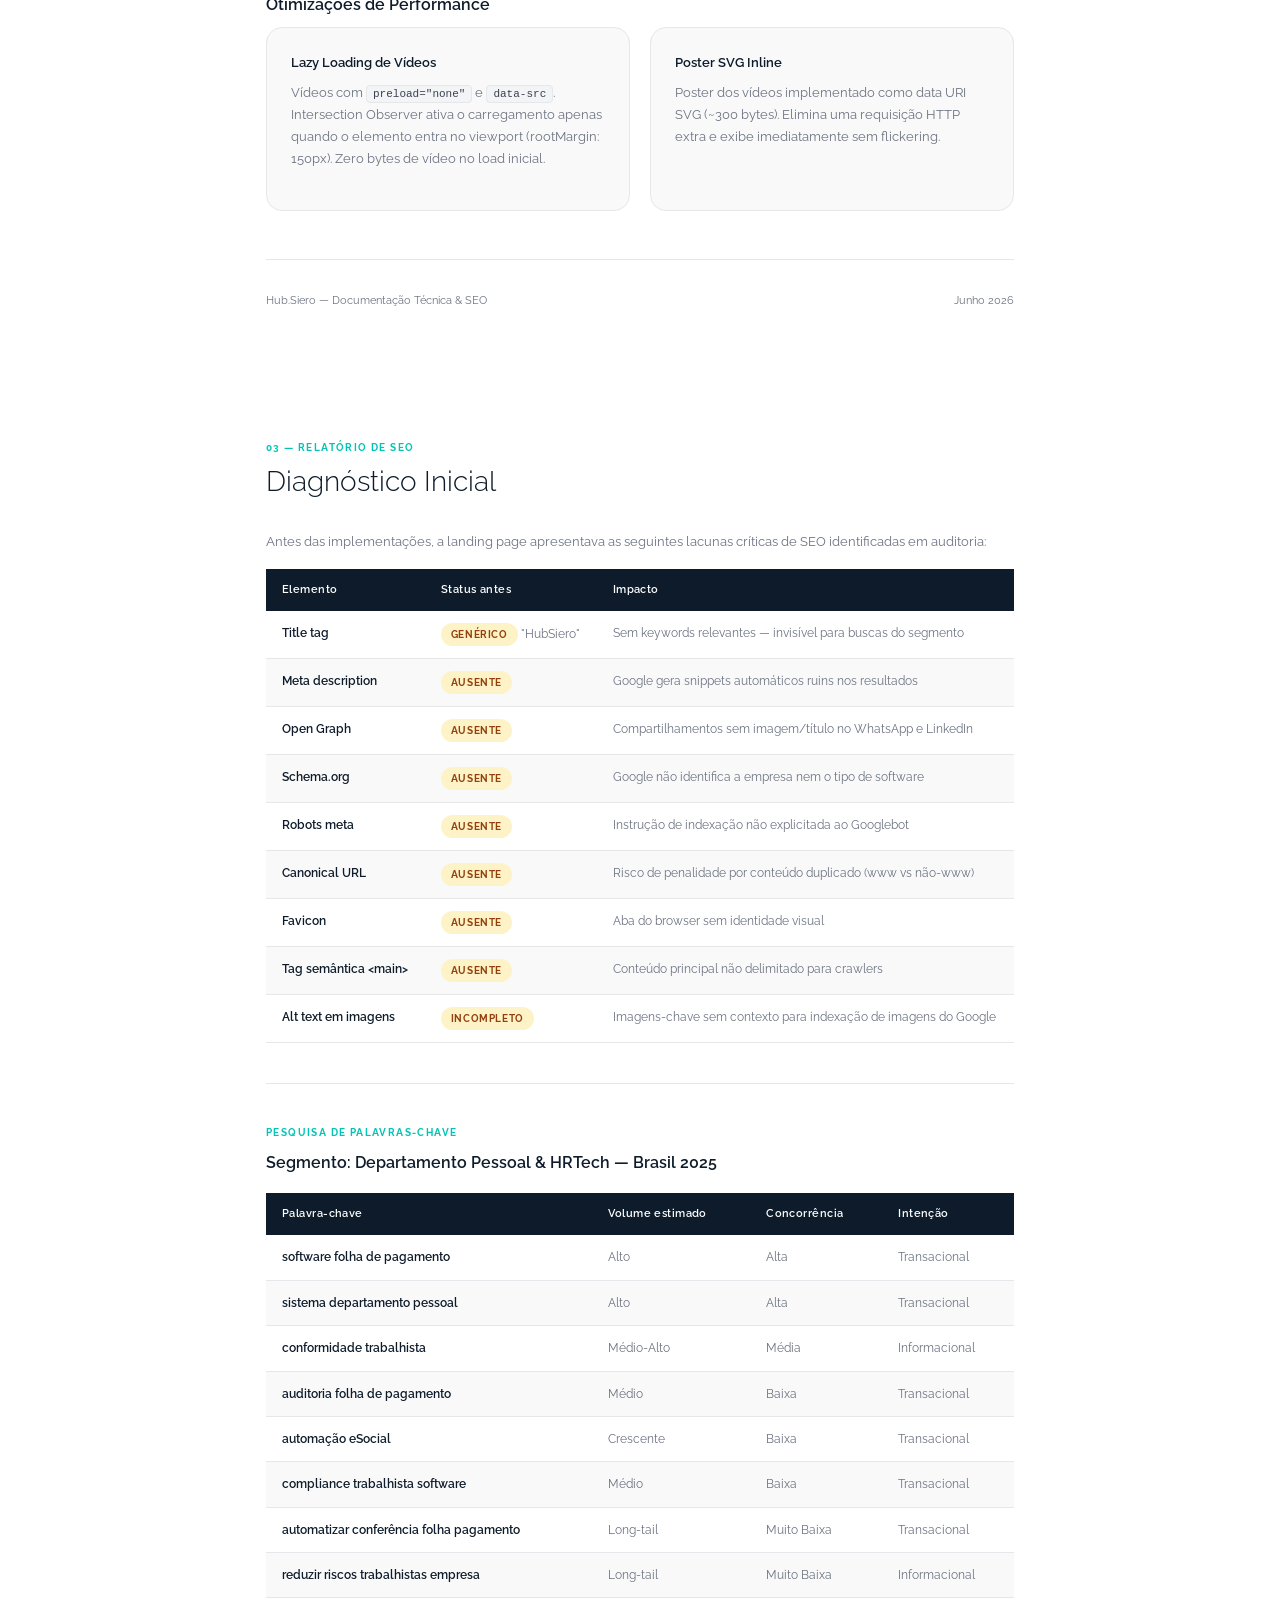
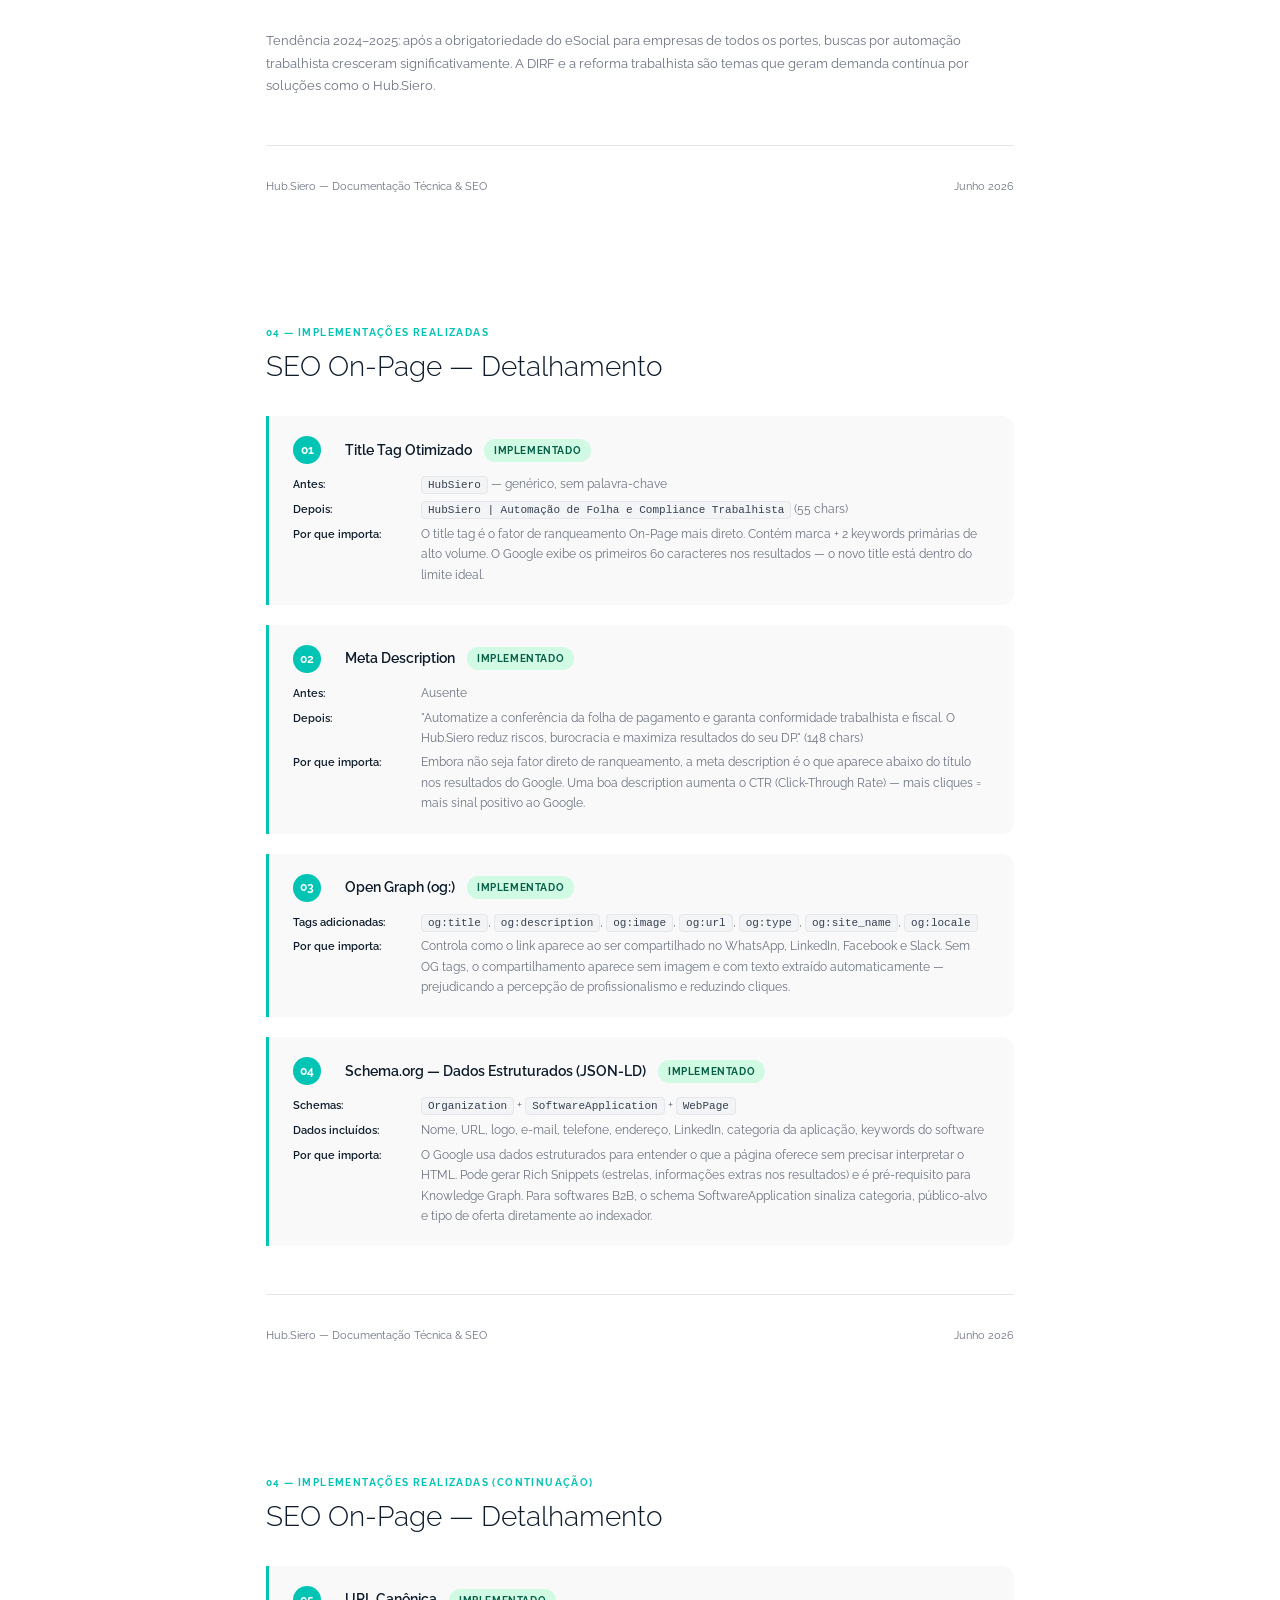
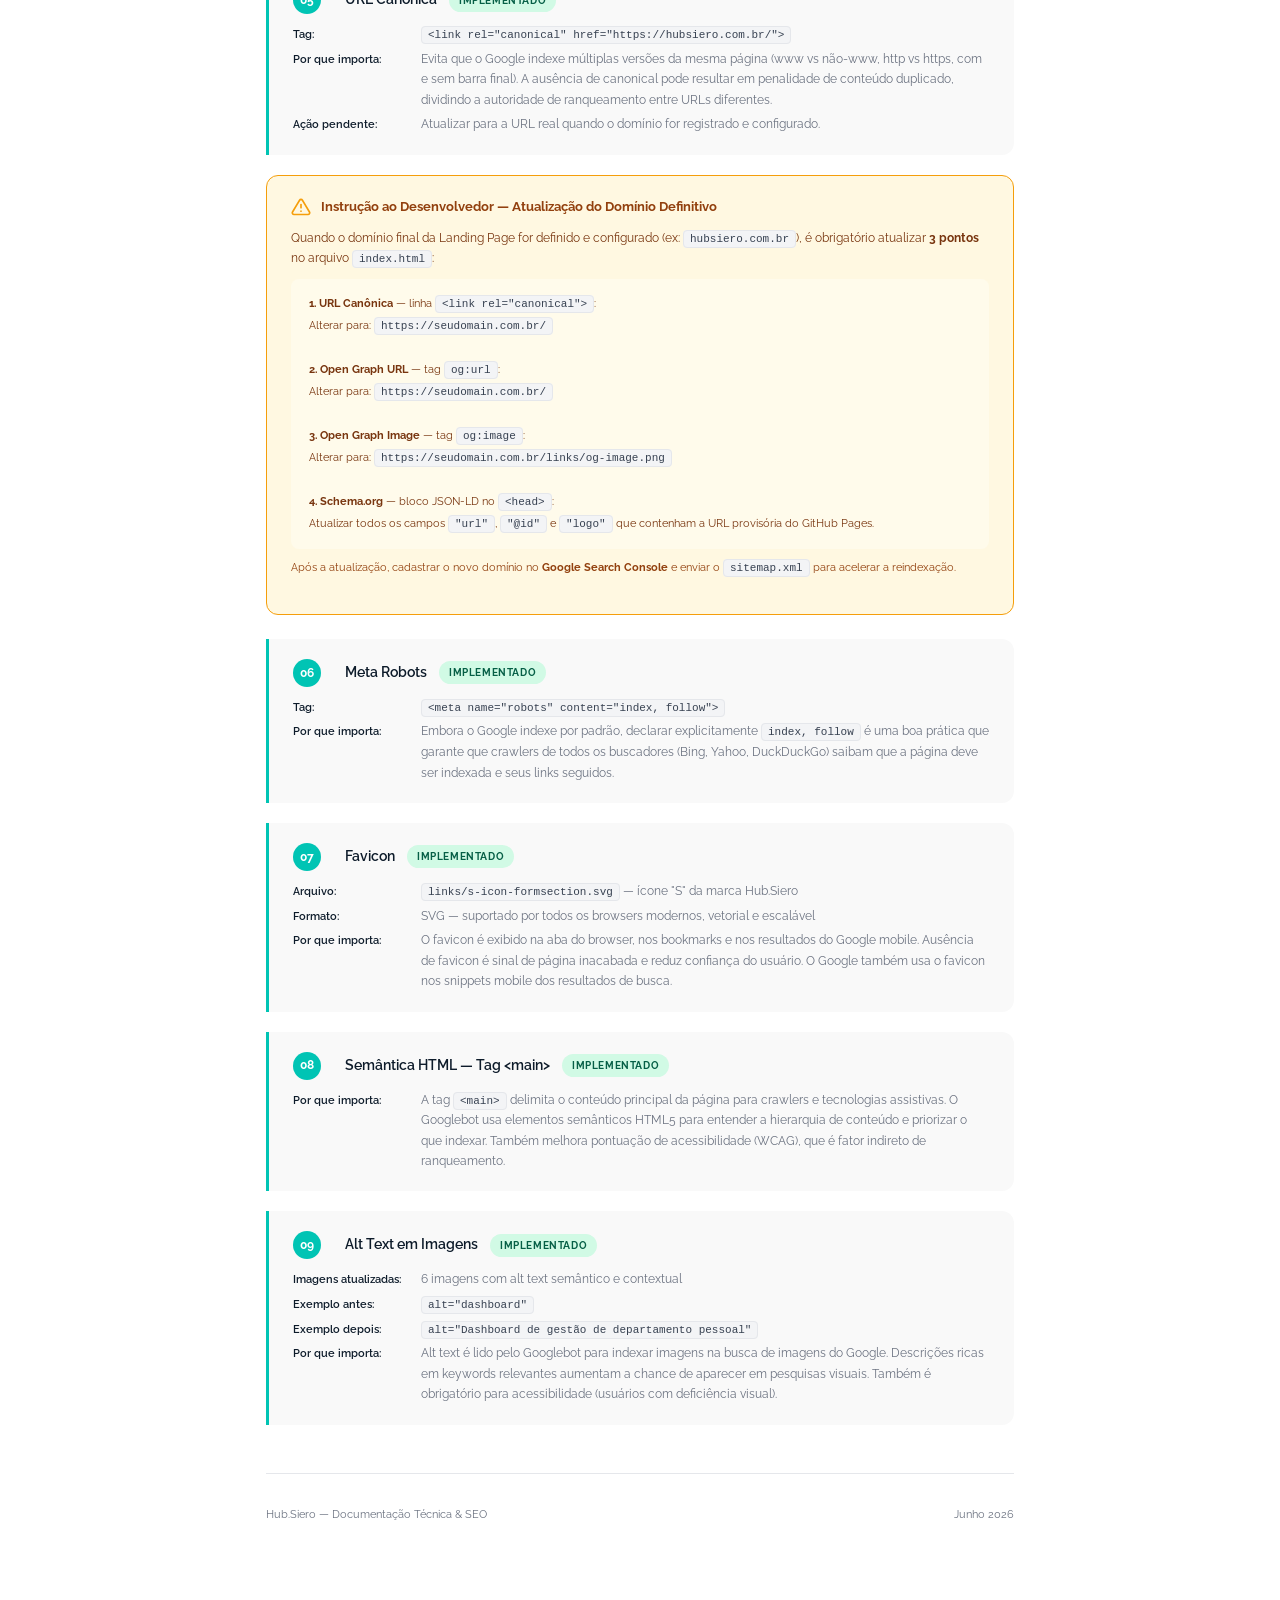
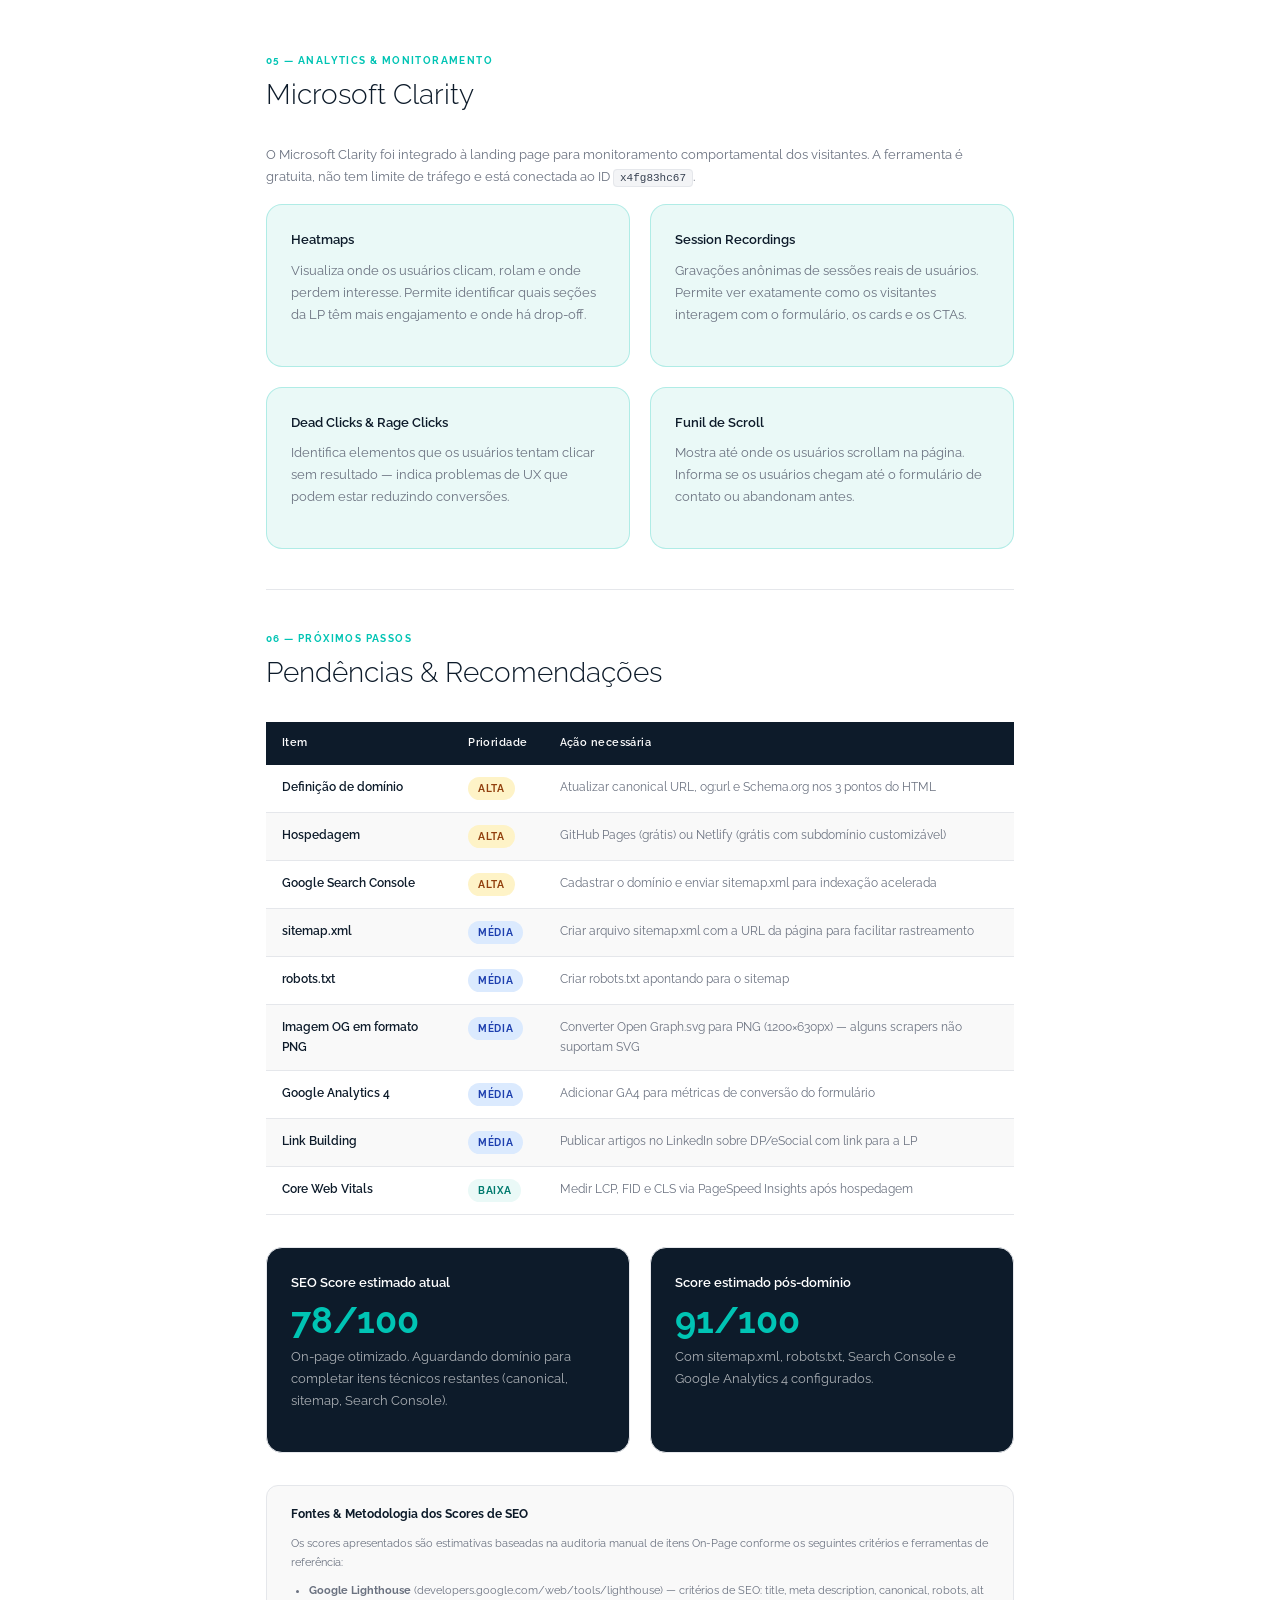
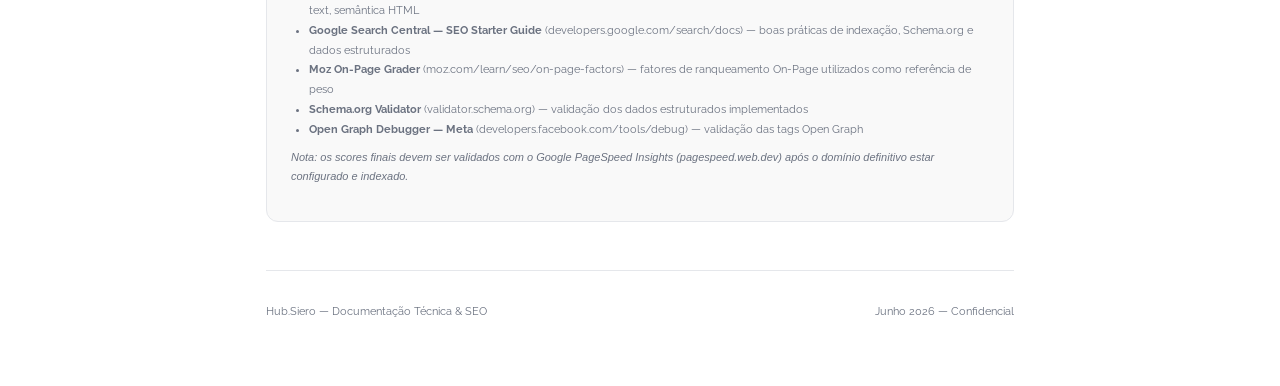
==== commit ba4f6f0e: "docs: add canonical URL update instruction and SEO score sources to report" ====
--- a/relatorio.html
+++ b/relatorio.html
@@ -722,6 +722,26 @@
     </div>
   </div>
 
+  <!-- INSTRUÇÃO DOMÍNIO DEFINITIVO -->
+  <div style="background:#fff8e1;border:1.5px solid #f59e0b;border-radius:12px;padding:20px 24px;margin-bottom:24px;" class="no-break">
+    <div style="display:flex;align-items:center;gap:10px;margin-bottom:10px;">
+      <svg width="20" height="20" viewBox="0 0 24 24" fill="none" stroke="#f59e0b" stroke-width="2" stroke-linecap="round" stroke-linejoin="round"><path d="M10.29 3.86L1.82 18a2 2 0 0 0 1.71 3h16.94a2 2 0 0 0 1.71-3L13.71 3.86a2 2 0 0 0-3.42 0z"/><line x1="12" y1="9" x2="12" y2="13"/><line x1="12" y1="17" x2="12.01" y2="17"/></svg>
+      <strong style="font-size:13px;color:#92400e;">Instrução ao Desenvolvedor — Atualização do Domínio Definitivo</strong>
+    </div>
+    <p style="color:#78350f;margin-bottom:10px;font-size:12px;">Quando o domínio final da Landing Page for definido e configurado (ex: <code>hubsiero.com.br</code>), é obrigatório atualizar <strong>3 pontos</strong> no arquivo <code>index.html</code>:</p>
+    <div style="background:#fffbeb;border-radius:8px;padding:14px 18px;font-size:11px;color:#78350f;line-height:2;">
+      <strong>1. URL Canônica</strong> — linha <code>&lt;link rel="canonical"&gt;</code>:<br/>
+      Alterar para: <code>https://seudomain.com.br/</code><br/><br/>
+      <strong>2. Open Graph URL</strong> — tag <code>og:url</code>:<br/>
+      Alterar para: <code>https://seudomain.com.br/</code><br/><br/>
+      <strong>3. Open Graph Image</strong> — tag <code>og:image</code>:<br/>
+      Alterar para: <code>https://seudomain.com.br/links/og-image.png</code><br/><br/>
+      <strong>4. Schema.org</strong> — bloco JSON-LD no <code>&lt;head&gt;</code>:<br/>
+      Atualizar todos os campos <code>"url"</code>, <code>"@id"</code> e <code>"logo"</code> que contenham a URL provisória do GitHub Pages.
+    </div>
+    <p style="color:#92400e;font-size:11px;margin-top:10px;">Após a atualização, cadastrar o novo domínio no <strong>Google Search Console</strong> e enviar o <code>sitemap.xml</code> para acelerar a reindexação.</p>
+  </div>
+
   <!-- 6 -->
   <div class="seo-item no-break">
     <div class="seo-item-header">
@@ -919,6 +939,19 @@
     </div>
   </div>
 
+  <div style="background:var(--light);border:1px solid var(--border);border-radius:12px;padding:18px 24px;font-size:11px;color:var(--gray);line-height:1.8;" class="no-break">
+    <strong style="font-size:12px;color:var(--navy);display:block;margin-bottom:8px;">Fontes & Metodologia dos Scores de SEO</strong>
+    Os scores apresentados são estimativas baseadas na auditoria manual de itens On-Page conforme os seguintes critérios e ferramentas de referência:
+    <ul style="margin-top:8px;padding-left:18px;">
+      <li><strong>Google Lighthouse</strong> (developers.google.com/web/tools/lighthouse) — critérios de SEO: title, meta description, canonical, robots, alt text, semântica HTML</li>
+      <li><strong>Google Search Central — SEO Starter Guide</strong> (developers.google.com/search/docs) — boas práticas de indexação, Schema.org e dados estruturados</li>
+      <li><strong>Moz On-Page Grader</strong> (moz.com/learn/seo/on-page-factors) — fatores de ranqueamento On-Page utilizados como referência de peso</li>
+      <li><strong>Schema.org Validator</strong> (validator.schema.org) — validação dos dados estruturados implementados</li>
+      <li><strong>Open Graph Debugger — Meta</strong> (developers.facebook.com/tools/debug) — validação das tags Open Graph</li>
+    </ul>
+    <p style="margin-top:8px;"><em>Nota: os scores finais devem ser validados com o Google PageSpeed Insights (pagespeed.web.dev) após o domínio definitivo estar configurado e indexado.</em></p>
+  </div>
+
   <div class="report-footer">
     <span>Hub.Siero — Documentação Técnica & SEO</span>
     <span>Junho 2026 — Confidencial</span>
